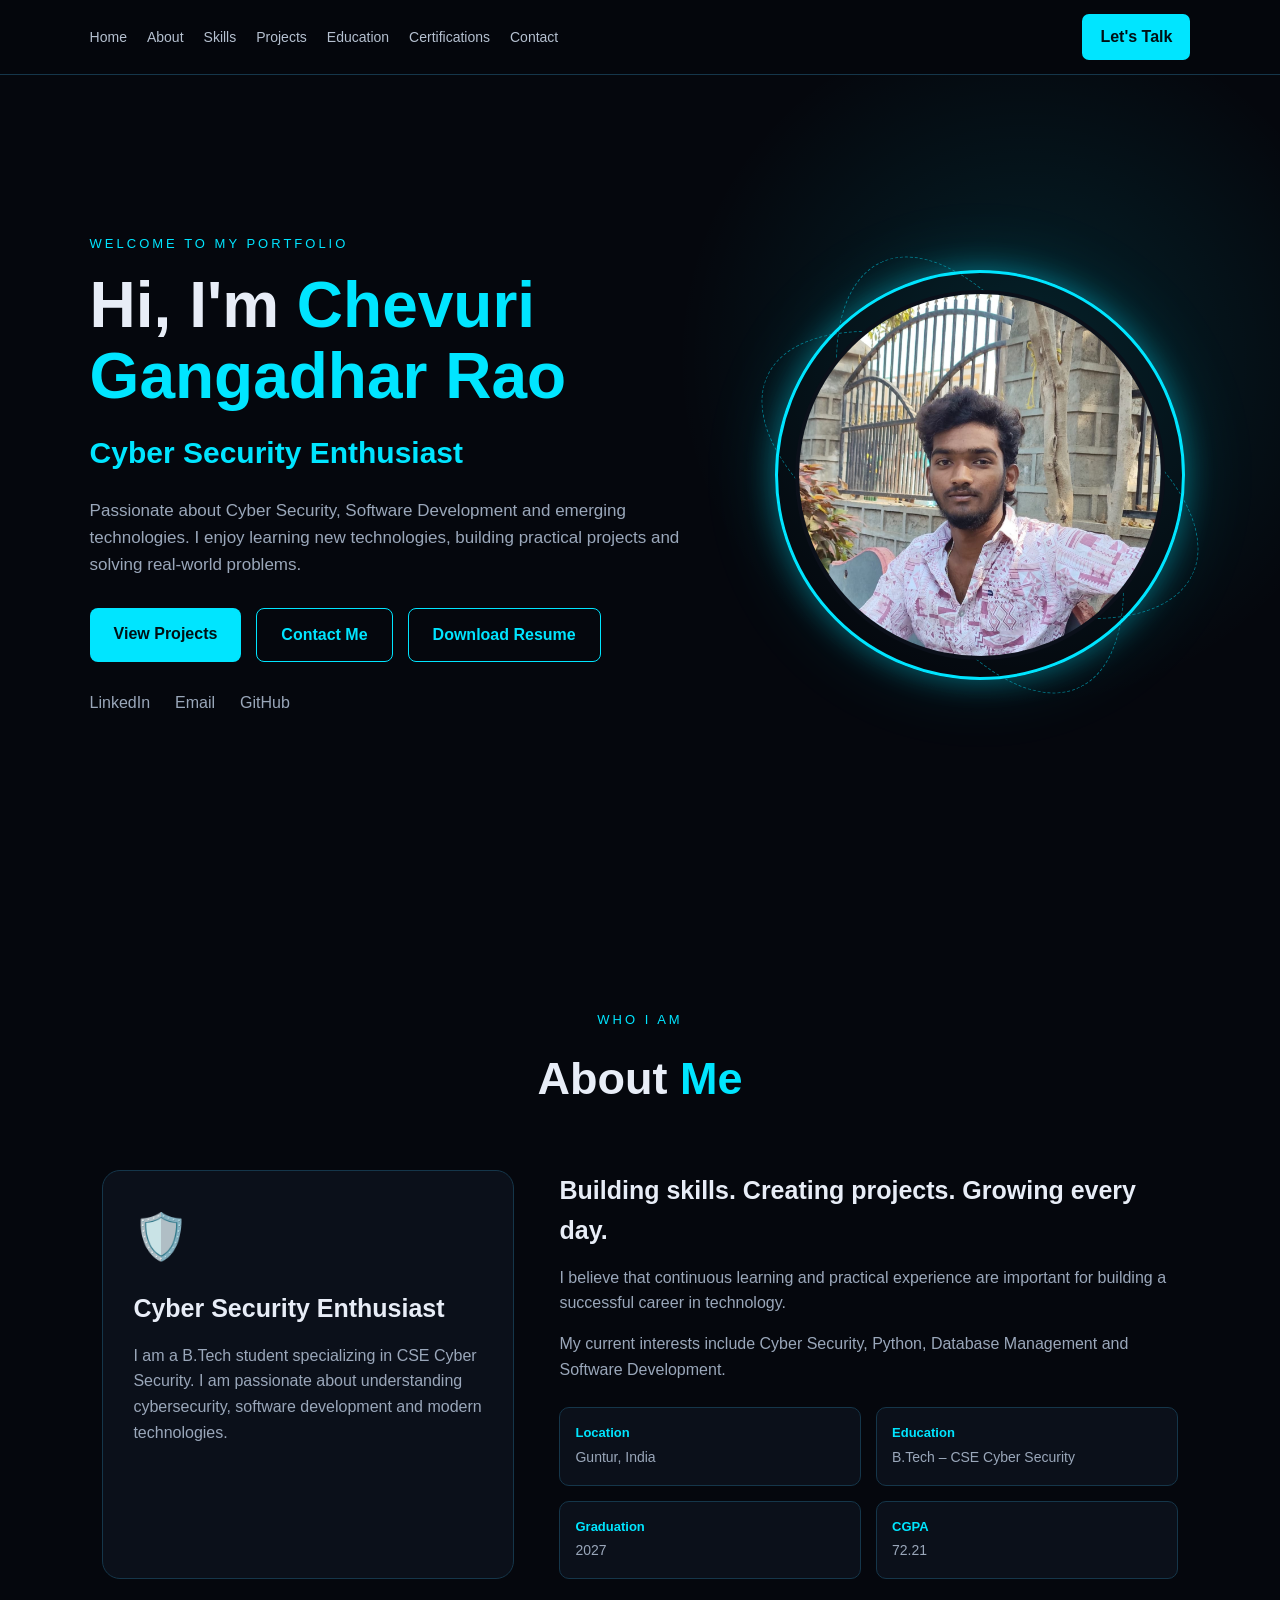
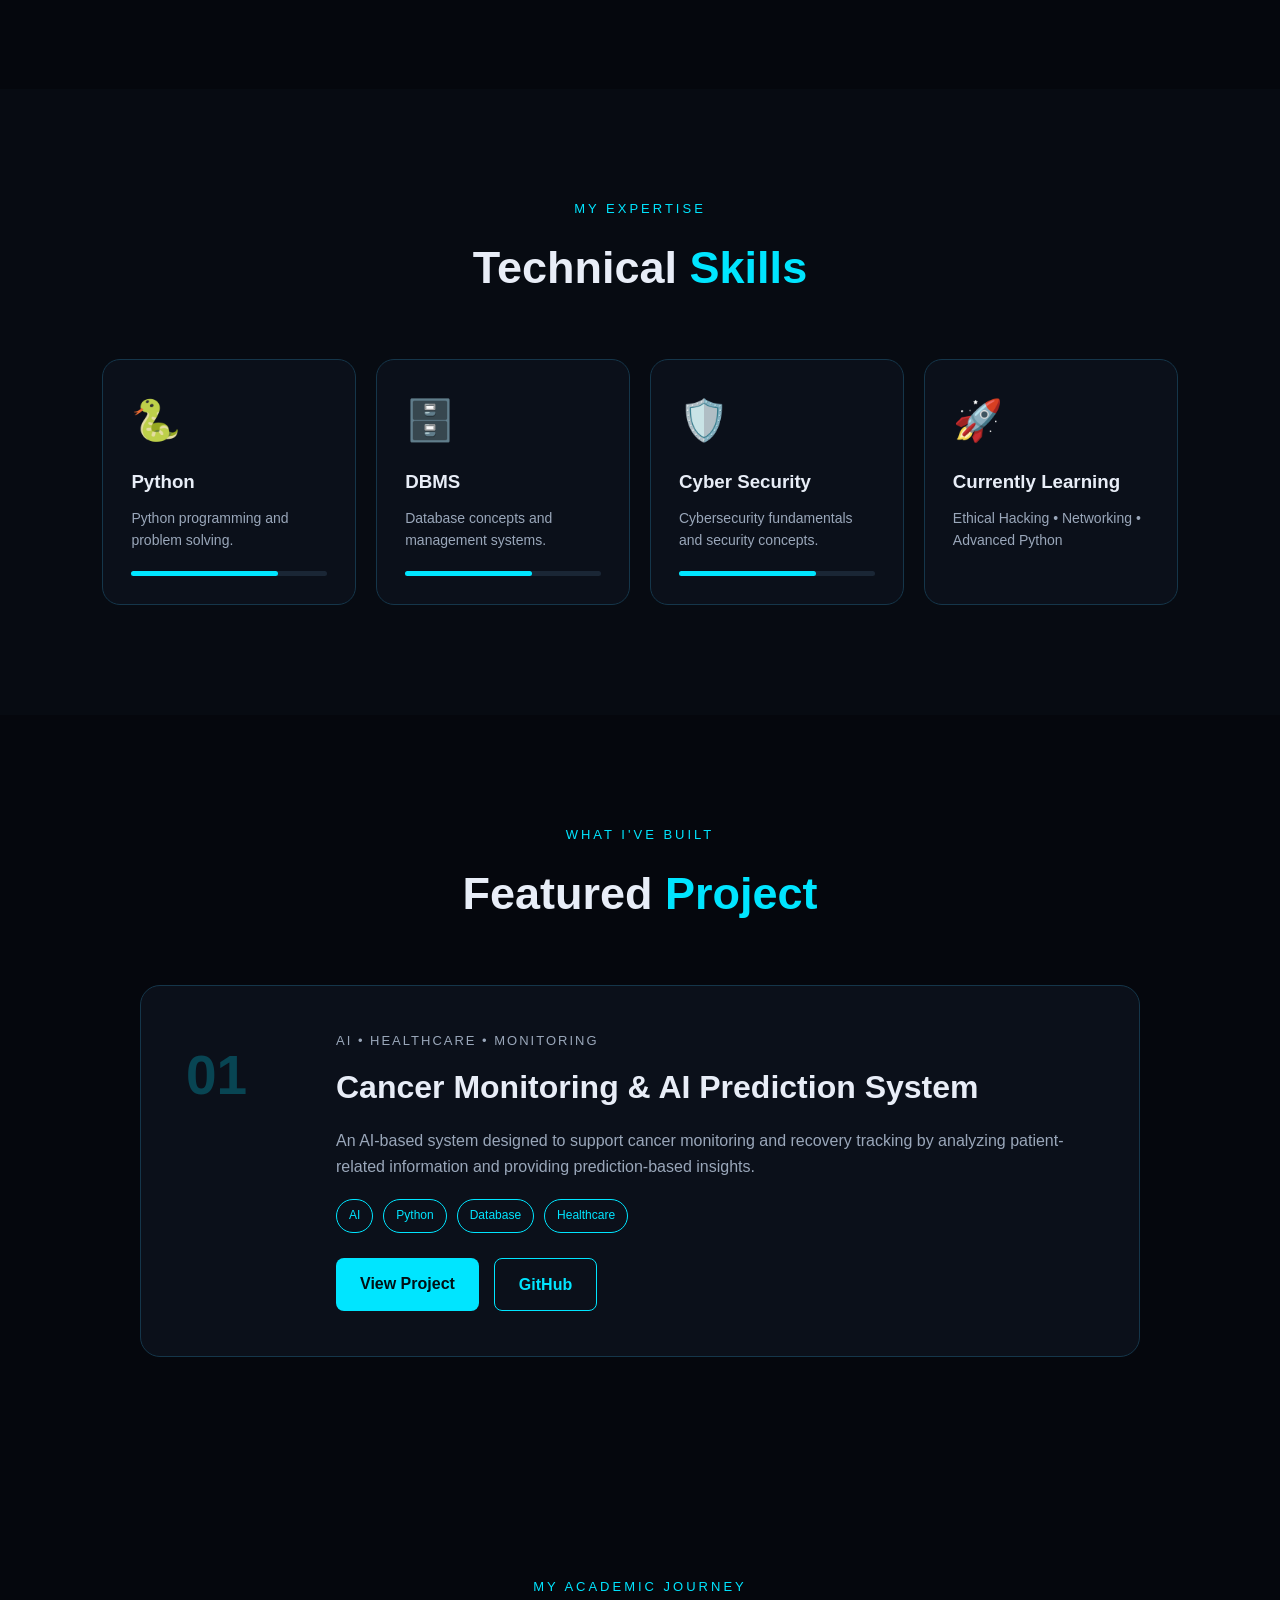
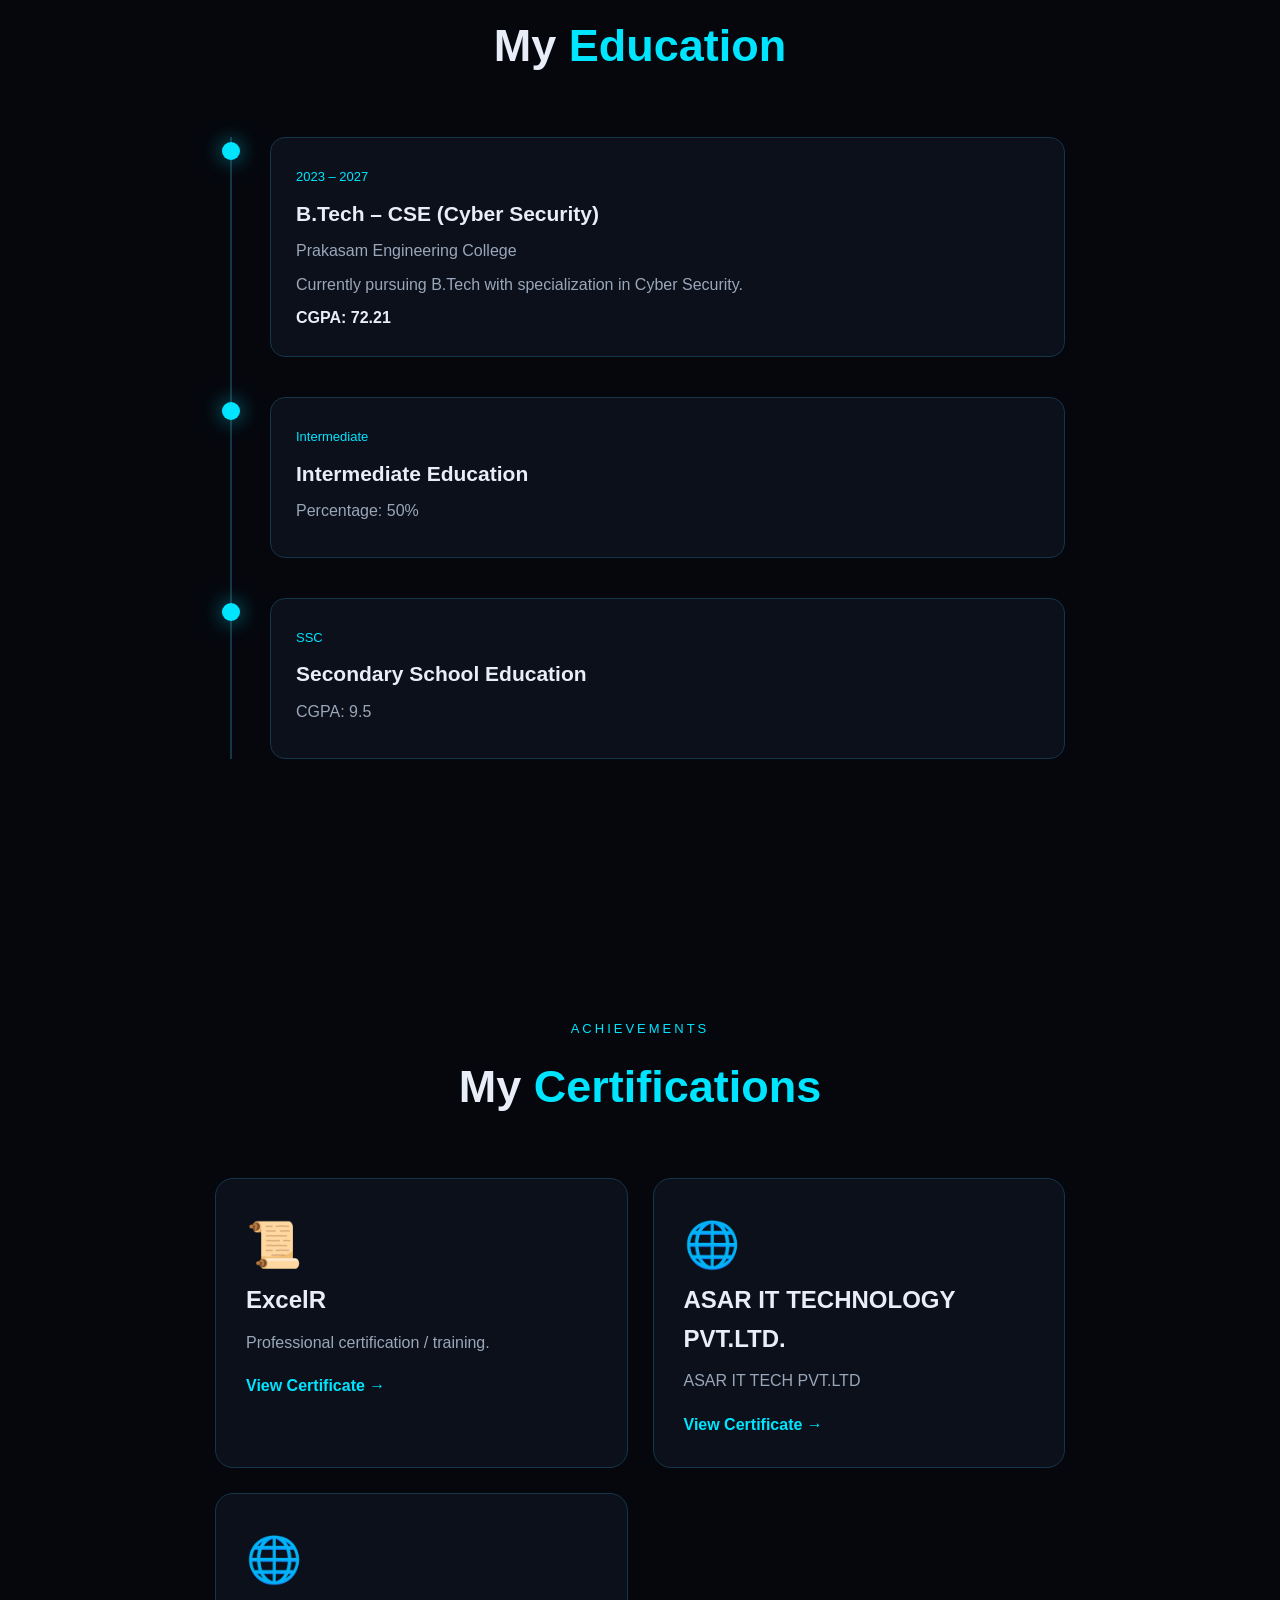
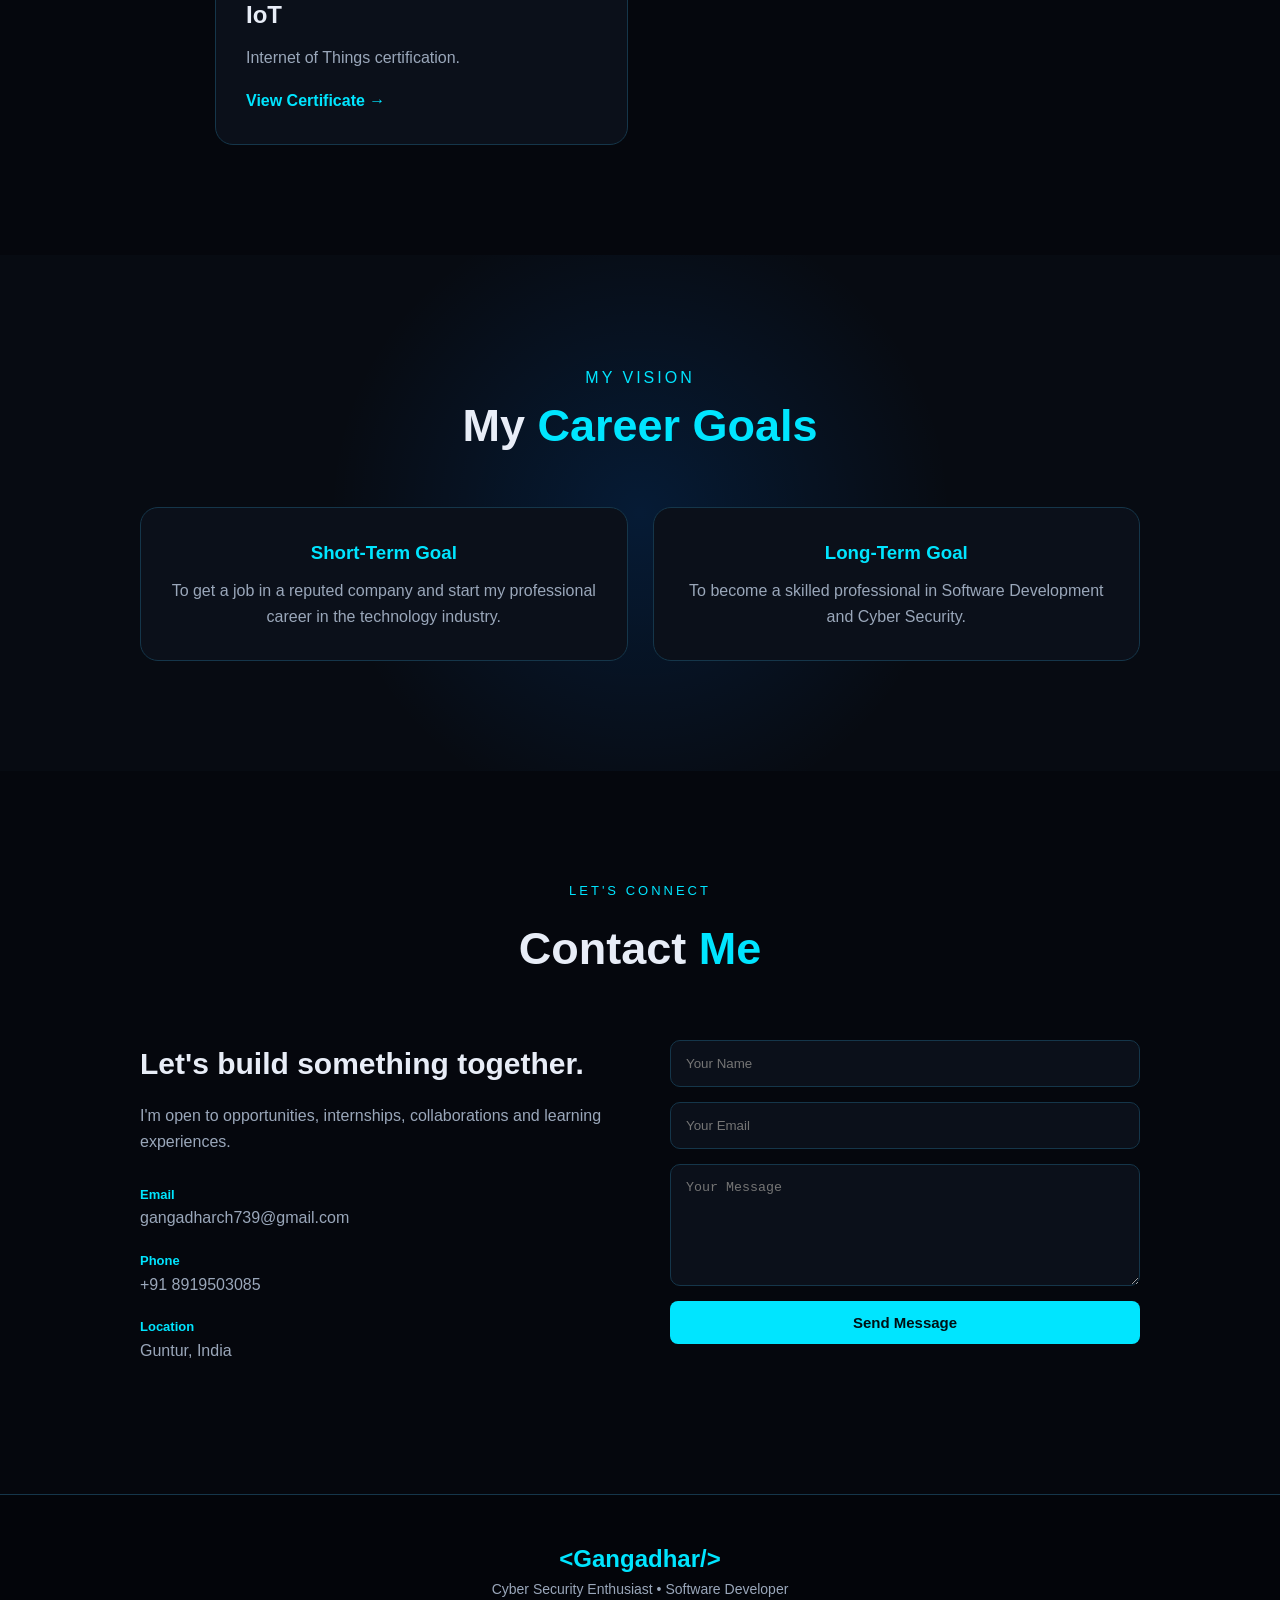
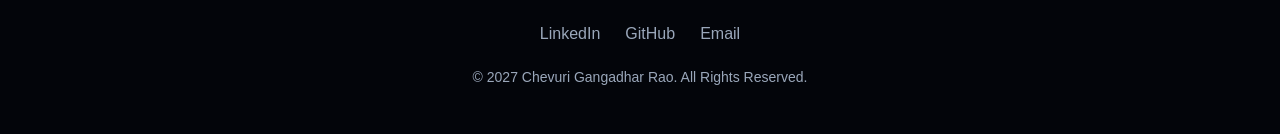
==== index.html @ 5f538817 "Add files via upload" ====
<!DOCTYPE html>
<html lang="en">

<head>
    <meta charset="UTF-8">
    <meta name="viewport" content="width=device-width, initial-scale=1.0">

    <title>Chevuri Gangadhar Rao | Cyber Security Portfolio</title>

    <meta name="description"
          content="Portfolio of Chevuri Gangadhar Rao, a Cyber Security student interested in Software Development and Cyber Security.">

    <link rel="stylesheet" href="style.css">
</head>

<body>

    <!-- ================= NAVBAR ================= -->

    <header class="navbar">

        <nav>
            <a href="#home">Home</a>
            <a href="#about">About</a>
            <a href="#skills">Skills</a>
            <a href="#projects">Projects</a>
            <a href="#education">Education</a>
            <a href="#certifications">Certifications</a>
            <a href="#contact">Contact</a>
        </nav>

        <a href="#contact" class="nav-btn">
            Let's Talk
        </a>

    </header>


    <!-- ================= HOME ================= -->

    <section id="home" class="hero">

        <div class="hero-content">

            <p class="welcome">
                Welcome to my portfolio
            </p>

            <h1>
                Hi, I'm <span>Chevuri Gangadhar Rao</span>
            </h1>

            <!-- FIXED TITLE -->
            <h2 id="career-title">
                Cyber Security Enthusiast
            </h2>

            <p class="hero-description">
                Passionate about Cyber Security, Software Development
                and emerging technologies. I enjoy learning new technologies,
                building practical projects and solving real-world problems.
            </p>


            <!-- HERO BUTTONS -->

            <div class="hero-buttons">

                <a href="#projects" class="primary-btn">
                    View Projects
                </a>

                <a href="#contact" class="secondary-btn">
                    Contact Me
                </a>

                <a href="resume.pdf" download class="secondary-btn">
                    Download Resume
                </a>

            </div>


            <!-- SOCIAL LINKS -->

            <div class="social-links">

                <a href="https://www.linkedin.com/in/chevuri-gangadhar-rao-58a858272/"
                   target="_blank"
                   rel="noopener noreferrer">
                    LinkedIn
                </a>

                <a href="mailto:gangadharch739@gmail.com">
                    Email
                </a>

                <!-- FIXED GITHUB LINK -->
                <a href="https://github.com/gangadharchevuri/cancer-care-buddy"
                   target="_blank"
                   rel="noopener noreferrer">
                    GitHub
                </a>

            </div>

        </div>


        <!-- PROFILE PHOTO -->

        <div class="hero-visual">

            <div class="profile-circle">

                <img src="./profile.jpg"
                     alt="Chevuri Gangadhar Rao">

                <div class="orbit orbit-one"></div>
                <div class="orbit orbit-two"></div>

            </div>

        </div>

    </section>


    <!-- ================= ABOUT ================= -->

    <section id="about" class="section">

        <div class="section-title">

            <p>Who I Am</p>

            <h2>
                About <span>Me</span>
            </h2>

        </div>


        <div class="about-container">

            <div class="about-card">

                <div class="about-icon">
                    🛡️
                </div>

                <h3>
                    Cyber Security Enthusiast
                </h3>

                <p>
                    I am a B.Tech student specializing in CSE Cyber Security.
                    I am passionate about understanding cybersecurity,
                    software development and modern technologies.
                </p>

            </div>


            <div class="about-text">

                <h3>
                    Building skills. Creating projects. Growing every day.
                </h3>

                <p>
                    I believe that continuous learning and practical experience
                    are important for building a successful career in technology.
                </p>

                <p>
                    My current interests include Cyber Security, Python,
                    Database Management and Software Development.
                </p>


                <div class="about-details">

                    <div>
                        <strong>Location</strong>
                        <span>Guntur, India</span>
                    </div>

                    <div>
                        <strong>Education</strong>
                        <span>B.Tech – CSE Cyber Security</span>
                    </div>

                    <div>
                        <strong>Graduation</strong>
                        <span>2027</span>
                    </div>

                    <div>
                        <strong>CGPA</strong>
                        <span>72.21</span>
                    </div>

                </div>

            </div>

        </div>

    </section>


    <!-- ================= SKILLS ================= -->

    <section id="skills" class="section skills-section">

        <div class="section-title">

            <p>My Expertise</p>

            <h2>
                Technical <span>Skills</span>
            </h2>

        </div>


        <div class="skills-grid">

            <div class="skill-card">

                <div class="skill-icon">
                    🐍
                </div>

                <h3>
                    Python
                </h3>

                <p>
                    Python programming and problem solving.
                </p>

                <div class="skill-bar">
                    <div class="skill-progress python"></div>
                </div>

            </div>


            <div class="skill-card">

                <div class="skill-icon">
                    🗄️
                </div>

                <h3>
                    DBMS
                </h3>

                <p>
                    Database concepts and management systems.
                </p>

                <div class="skill-bar">
                    <div class="skill-progress dbms"></div>
                </div>

            </div>


            <div class="skill-card">

                <div class="skill-icon">
                    🛡️
                </div>

                <h3>
                    Cyber Security
                </h3>

                <p>
                    Cybersecurity fundamentals and security concepts.
                </p>

                <div class="skill-bar">
                    <div class="skill-progress security"></div>
                </div>

            </div>


            <div class="skill-card learning-card">

                <div class="skill-icon">
                    🚀
                </div>

                <h3>
                    Currently Learning
                </h3>

                <p>
                    Ethical Hacking • Networking • Advanced Python
                </p>

            </div>

        </div>

    </section>


    <!-- ================= PROJECTS ================= -->

    <section id="projects" class="section">

        <div class="section-title">

            <p>What I've Built</p>

            <h2>
                Featured <span>Project</span>
            </h2>

        </div>


        <div class="project-card">

            <div class="project-number">
                01
            </div>


            <div class="project-content">

                <p class="project-category">
                    AI • Healthcare • Monitoring
                </p>

                <h3>
                    Cancer Monitoring & AI Prediction System
                </h3>

                <p>
                    An AI-based system designed to support cancer monitoring
                    and recovery tracking by analyzing patient-related
                    information and providing prediction-based insights.
                </p>


                <div class="project-tags">

                    <span>AI</span>
                    <span>Python</span>
                    <span>Database</span>
                    <span>Healthcare</span>

                </div>


                <div class="project-buttons">

                    <a href="https://cancer-care-buddy.lovable.app/"
                       target="_blank"
                       rel="noopener noreferrer"
                       class="primary-btn">
                        View Project
                    </a>

                    <a href="https://github.com/gangadharchevuri/cancer-care-buddy"
                       target="_blank"
                       rel="noopener noreferrer"
                       class="secondary-btn">
                        GitHub
                    </a>

                </div>

            </div>

        </div>

    </section>


    <!-- ================= EDUCATION ================= -->

    <section id="education" class="section">

        <div class="section-title">

            <p>My Academic Journey</p>

            <h2>
                My <span>Education</span>
            </h2>

        </div>


        <div class="timeline">

            <div class="timeline-item">

                <div class="timeline-dot"></div>

                <div class="timeline-content">

                    <span>
                        2023 – 2027
                    </span>

                    <h3>
                        B.Tech – CSE (Cyber Security)
                    </h3>

                    <h4>
                        Prakasam Engineering College
                    </h4>

                    <p>
                        Currently pursuing B.Tech with specialization
                        in Cyber Security.
                    </p>

                    <strong>
                        CGPA: 72.21
                    </strong>

                </div>

            </div>


            <div class="timeline-item">

                <div class="timeline-dot"></div>

                <div class="timeline-content">

                    <span>
                        Intermediate
                    </span>

                    <h3>
                        Intermediate Education
                    </h3>

                    <p>
                        Percentage: 50%
                    </p>

                </div>

            </div>


            <div class="timeline-item">

                <div class="timeline-dot"></div>

                <div class="timeline-content">

                    <span>
                        SSC
                    </span>

                    <h3>
                        Secondary School Education
                    </h3>

                    <p>
                        CGPA: 9.5
                    </p>

                </div>

            </div>

        </div>

    </section>


    <!-- ================= CERTIFICATIONS ================= -->

    <section id="certifications" class="section">

        <div class="section-title">

            <p>Achievements</p>

            <h2>
                My <span>Certifications</span>
            </h2>

        </div>


        <div class="certifications-grid">

            <div class="certificate-card">

                <div class="certificate-icon">
                    📜
                </div>

                <h3>
                    ExcelR
                </h3>

                <p>
                    Professional certification / training.
                </p>

                <a href="excelr.pdf"
                   target="_blank"
                   class="certificate-link">
                    View Certificate →
                </a>

            </div>


            <div class="certificate-card">

                <div class="certificate-icon">
                    🌐
                </div>

                <h3>
                    ASAR IT TECHNOLOGY PVT.LTD.
                </h3>

                <p>
                    ASAR IT TECH PVT.LTD
                </p>

                <a href="asar.pdf"
                   target="_blank"
                   class="certificate-link">
                    View Certificate →
                </a>

            </div>


            <div class="certificate-card">

                <div class="certificate-icon">
                    🌐
                </div>

                <h3>
                    IoT
                </h3>

                <p>
                    Internet of Things certification.
                </p>

                <a href="iot.pdf"
                   target="_blank"
                   class="certificate-link">
                    View Certificate →
                </a>

            </div>

        </div>

    </section>


    <!-- ================= CAREER ================= -->

    <section class="career-section">

        <div class="career-content">

            <p>
                My Vision
            </p>

            <h2>
                My <span>Career Goals</span>
            </h2>


            <div class="career-goals">

                <div>

                    <h3>
                        Short-Term Goal
                    </h3>

                    <p>
                        To get a job in a reputed company and start
                        my professional career in the technology industry.
                    </p>

                </div>


                <div>

                    <h3>
                        Long-Term Goal
                    </h3>

                    <p>
                        To become a skilled professional in Software
                        Development and Cyber Security.
                    </p>

                </div>

            </div>

        </div>

    </section>


    <!-- ================= CONTACT ================= -->

    <section id="contact" class="section">

        <div class="section-title">

            <p>
                Let's Connect
            </p>

            <h2>
                Contact <span>Me</span>
            </h2>

        </div>


        <div class="contact-container">

            <div class="contact-info">

                <h3>
                    Let's build something together.
                </h3>

                <p>
                    I'm open to opportunities, internships,
                    collaborations and learning experiences.
                </p>


                <div class="contact-item">

                    <strong>
                        Email
                    </strong>

                    <a href="mailto:gangadharch739@gmail.com">
                        gangadharch739@gmail.com
                    </a>

                </div>


                <div class="contact-item">

                    <strong>
                        Phone
                    </strong>

                    <a href="tel:+918919503085">
                        +91 8919503085
                    </a>

                </div>


                <div class="contact-item">

                    <strong>
                        Location
                    </strong>

                    <span>
                        Guntur, India
                    </span>

                </div>

            </div>


            <form
                class="contact-form"
                id="contactForm"
                action="https://formspree.io/f/mbgrbwql"
                method="POST">

                <input
                    type="hidden"
                    name="subject"
                    value="New Contact Message - Portfolio">

                <input
                    type="text"
                    name="name"
                    placeholder="Your Name"
                    required>

                <input
                    type="email"
                    name="email"
                    placeholder="Your Email"
                    required>

                <textarea
                    name="message"
                    rows="6"
                    placeholder="Your Message"
                    required></textarea>

                <button
                    type="submit"
                    class="primary-btn">
                    Send Message
                </button>

            </form>

        </div>

    </section>


    <!-- ================= FOOTER ================= -->

    <footer>

        <div class="footer-logo">
            &lt;Gangadhar/&gt;
        </div>

        <p>
            Cyber Security Enthusiast • Software Developer
        </p>


        <div class="footer-links">

            <a href="https://www.linkedin.com/in/chevuri-gangadhar-rao-58a858272/"
               target="_blank"
               rel="noopener noreferrer">
                LinkedIn
            </a>

            <!-- FIXED GITHUB LINK -->
            <a href="https://github.com/gangadharchevuri/cancer-care-buddy"
               target="_blank"
               rel="noopener noreferrer">
                GitHub
            </a>

            <a href="mailto:gangadharch739@gmail.com">
                Email
            </a>

        </div>


        <p class="copyright">
            © 2027 Chevuri Gangadhar Rao. All Rights Reserved.
        </p>

    </footer>


    <!-- ================= JAVASCRIPT ================= -->

    

    <!-- KEEP CAREER TITLE FIXED -->
    <script>
        function keepCyberSecurityTitle() {
            const title = document.getElementById("career-title");

            if (title) {
                title.textContent = "Cyber Security Enthusiast";
            }
        }

        keepCyberSecurityTitle();

        const titleObserver = new MutationObserver(() => {
            keepCyberSecurityTitle();
        });

        const titleElement = document.getElementById("career-title");

        if (titleElement) {
            titleObserver.observe(titleElement, {
                childList: true,
                characterData: true,
                subtree: true
            });
        }
    </script>

</body>

</html>
---- style.css ----
* {
    margin: 0;
    padding: 0;
    box-sizing: border-box;
}

html {
    scroll-behavior: smooth;
}

body {
    font-family: Arial, Helvetica, sans-serif;
    background: #05070d;
    color: #e8edf7;
    line-height: 1.6;
    overflow-x: hidden;
}


/* ================= NAVBAR ================= */

.navbar {
    position: fixed;
    top: 0;
    left: 0;
    width: 100%;
    height: 75px;
    padding: 0 7%;

    display: flex;
    align-items: center;
    justify-content: space-between;

    background: rgba(5, 7, 13, 0.95);
    border-bottom: 1px solid #15364a;

    z-index: 1000;
}

.navbar nav {
    display: flex;
    gap: 20px;
}

.navbar nav a {
    color: #b5c0d0;
    text-decoration: none;
    font-size: 14px;
    transition: 0.3s;
}

.navbar nav a:hover {
    color: #00e5ff;
}

.nav-btn {
    background: #00e5ff;
    color: #001014;
    padding: 10px 18px;
    border-radius: 7px;
    text-decoration: none;
    font-weight: bold;
}


/* ================= HERO ================= */

.hero {
    min-height: 100vh;
    padding: 120px 7% 70px;

    display: grid;
    grid-template-columns: minmax(0, 1fr) 420px;

    align-items: center;
    gap: 50px;

    background:
        radial-gradient(
            circle at 80% 40%,
            rgba(0, 229, 255, 0.12),
            transparent 30%
        ),
        #05070d;
}

.hero-content {
    width: 100%;
    max-width: 750px;
}

.welcome {
    color: #00e5ff;
    text-transform: uppercase;
    letter-spacing: 3px;
    font-size: 13px;
    margin-bottom: 15px;
}

.hero h1 {
    font-size: clamp(40px, 5vw, 68px);
    line-height: 1.1;
    margin-bottom: 18px;
}

.hero h1 span {
    color: #00e5ff;
}

.hero h2 {
    color: #00e5ff;
    font-size: 30px;
    margin-bottom: 20px;
}

.hero-description {
    color: #9aa7ba;
    font-size: 17px;
    max-width: 650px;
}

.hero-buttons {
    display: flex;
    gap: 15px;
    margin-top: 30px;
    flex-wrap: wrap;
}

.primary-btn,
.secondary-btn {
    display: inline-block;
    padding: 13px 24px;
    border-radius: 8px;
    text-decoration: none;
    font-weight: bold;
    transition: 0.3s;
}

.primary-btn {
    background: #00e5ff;
    color: #001014;
}

.primary-btn:hover {
    transform: translateY(-3px);
    box-shadow: 0 10px 30px rgba(0, 229, 255, 0.3);
}

.secondary-btn {
    color: #00e5ff;
    border: 1px solid #00e5ff;
}

.secondary-btn:hover {
    background: rgba(0, 229, 255, 0.1);
}


/* ================= SOCIAL LINKS ================= */

.social-links {
    display: flex;
    gap: 25px;
    margin-top: 28px;
}

.social-links a {
    color: #9aa7ba;
    text-decoration: none;
}

.social-links a:hover {
    color: #00e5ff;
}

.coming-soon {
    color: #9aa7ba;
}


/* ================= PROFILE PHOTO ================= */

.hero-visual {
    width: 480px;
    height: 480px;

    display: flex;
    align-items: center;
    justify-content: center;

    justify-self: center;
}

.profile-circle {
    width: 410px;
    height: 410px;

    position: relative;

    display: flex;
    align-items: center;
    justify-content: center;

    border-radius: 50%;
    border: 3px solid #00e5ff;

    box-shadow:
        0 0 30px rgba(0, 229, 255, 0.4),
        0 0 80px rgba(0, 229, 255, 0.12);

    animation: glow 3s infinite alternate;
}

.profile-circle img {
    width: 370px;
    height: 370px;

    object-fit: cover;

    border-radius: 50%;

    border: 4px solid #0b101a;

    position: relative;
    z-index: 2;
}

@keyframes glow {
    from {
        box-shadow:
            0 0 25px rgba(0, 229, 255, 0.25),
            0 0 50px rgba(0, 229, 255, 0.08);
    }

    to {
        box-shadow:
            0 0 45px rgba(0, 229, 255, 0.55),
            0 0 100px rgba(0, 229, 255, 0.15);
    }
}

.profile-circle .orbit {
    position: absolute;
    border: 1px dashed rgba(0, 229, 255, 0.45);
    border-radius: 50%;
    z-index: 1;
}

.profile-circle .orbit-one {
    width: 470px;
    height: 230px;
    transform: rotate(25deg);
}

.profile-circle .orbit-two {
    width: 230px;
    height: 470px;
    transform: rotate(-25deg);
}


/* ================= SECTIONS ================= */

.section {
    padding: 110px 8%;
}

.section-title {
    text-align: center;
    margin-bottom: 55px;
}

.section-title p {
    color: #00e5ff;
    text-transform: uppercase;
    letter-spacing: 3px;
    font-size: 13px;
    margin-bottom: 12px;
}

.section-title h2 {
    font-size: 45px;
}

.section-title span {
    color: #00e5ff;
}


/* ================= ABOUT ================= */

.about-container {
    max-width: 1100px;
    margin: auto;

    display: grid;
    grid-template-columns: 0.8fr 1.2fr;
    gap: 45px;
}

.about-card {
    background: #0b101a;
    border: 1px solid #15364a;
    border-radius: 18px;
    padding: 30px;
    transition: 0.3s;
}

.about-card:hover {
    border-color: #00e5ff;
    transform: translateY(-5px);
}

.about-icon {
    font-size: 45px;
    margin-bottom: 15px;
}

.about-card h3,
.about-text h3 {
    font-size: 25px;
    margin-bottom: 15px;
}

.about-card p,
.about-text p {
    color: #9aa7ba;
    margin-bottom: 15px;
}

.about-details {
    margin-top: 25px;

    display: grid;
    grid-template-columns: 1fr 1fr;
    gap: 15px;
}

.about-details div {
    padding: 15px;
    background: #0b101a;
    border: 1px solid #15364a;
    border-radius: 10px;
}

.about-details strong {
    display: block;
    color: #00e5ff;
    font-size: 13px;
}

.about-details span {
    color: #9aa7ba;
    font-size: 14px;
}


/* ================= SKILLS ================= */

.skills-section {
    background: #070b12;
}

.skills-grid {
    max-width: 1100px;
    margin: auto;

    display: grid;
    grid-template-columns: repeat(4, 1fr);
    gap: 20px;
}

.skill-card {
    background: #0b101a;
    border: 1px solid #15364a;
    border-radius: 18px;
    padding: 28px;
    transition: 0.3s;
}

.skill-card:hover {
    transform: translateY(-7px);
    border-color: #00e5ff;
}

.skill-icon {
    font-size: 40px;
    margin-bottom: 15px;
}

.skill-card h3 {
    margin-bottom: 10px;
}

.skill-card p {
    color: #9aa7ba;
    font-size: 14px;
}

.skill-bar {
    width: 100%;
    height: 5px;
    margin-top: 20px;

    background: #1a2635;
    border-radius: 10px;
}

.skill-progress {
    height: 100%;
    background: #00e5ff;
    border-radius: 10px;
}

.python {
    width: 75%;
}

.dbms {
    width: 65%;
}

.security {
    width: 70%;
}


/* ================= PROJECT ================= */

.project-card {
    max-width: 1000px;
    margin: auto;

    display: grid;
    grid-template-columns: 120px 1fr;
    gap: 30px;

    padding: 45px;

    background: #0b101a;
    border: 1px solid #15364a;
    border-radius: 20px;

    transition: 0.3s;
}

.project-card:hover {
    border-color: #00e5ff;
}

.project-number {
    font-size: 55px;
    font-weight: bold;
    color: rgba(0, 229, 255, 0.25);
}

.project-category {
    color: #00e5ff;
    text-transform: uppercase;
    letter-spacing: 2px;
    font-size: 13px;
}

.project-content h3 {
    font-size: 32px;
    margin: 10px 0 15px;
}

.project-content > p {
    color: #9aa7ba;
}

.project-tags {
    display: flex;
    flex-wrap: wrap;
    gap: 10px;
    margin-top: 20px;
}

.project-tags span {
    border: 1px solid #00e5ff;
    color: #00e5ff;
    padding: 6px 12px;
    border-radius: 20px;
    font-size: 12px;
}

.project-buttons {
    display: flex;
    gap: 15px;
    margin-top: 25px;
}


/* ================= EDUCATION ================= */

.timeline {
    max-width: 850px;
    margin: auto;
    position: relative;
}

.timeline::before {
    content: "";

    position: absolute;
    left: 15px;
    top: 0;
    bottom: 0;

    width: 2px;
    background: #15364a;
}

.timeline-item {
    position: relative;
    padding-left: 55px;
    margin-bottom: 40px;
}

.timeline-dot {
    position: absolute;

    left: 7px;
    top: 5px;

    width: 18px;
    height: 18px;

    border-radius: 50%;

    background: #00e5ff;

    box-shadow: 0 0 20px rgba(0, 229, 255, 0.6);
}

.timeline-content {
    padding: 25px;

    background: #0b101a;
    border: 1px solid #15364a;
    border-radius: 15px;
}

.timeline-content span {
    color: #00e5ff;
    font-size: 13px;
}

.timeline-content h3 {
    margin: 8px 0;
    font-size: 21px;
}

.timeline-content h4 {
    color: #9aa7ba;
    font-weight: normal;
}

.timeline-content p {
    color: #9aa7ba;
    margin: 8px 0;
}


/* ================= CERTIFICATIONS ================= */

.certifications-grid {
    max-width: 850px;
    margin: auto;

    display: grid;
    grid-template-columns: 1fr 1fr;
    gap: 25px;
}

.certificate-card {
    background: #0b101a;
    border: 1px solid #15364a;
    border-radius: 18px;
    padding: 30px;

    transition: 0.3s;
}

.certificate-card:hover {
    transform: translateY(-6px);
    border-color: #00e5ff;
}

.certificate-icon {
    font-size: 45px;
}

.certificate-card h3 {
    font-size: 24px;
}

.certificate-card p {
    color: #9aa7ba;
    margin: 10px 0 18px;
}

.certificate-link {
    color: #00e5ff;
    text-decoration: none;
    font-weight: bold;
}


/* ================= CAREER ================= */

.career-section {
    padding: 110px 8%;
    text-align: center;

    background:
        radial-gradient(
            circle,
            rgba(0, 119, 255, 0.15),
            transparent 45%
        ),
        #070b12;
}

.career-content {
    max-width: 1000px;
    margin: auto;
}

.career-content > p {
    color: #00e5ff;
    text-transform: uppercase;
    letter-spacing: 3px;
}

.career-content h2 {
    font-size: 45px;
    margin-bottom: 45px;
}

.career-content h2 span {
    color: #00e5ff;
}

.career-goals {
    display: grid;
    grid-template-columns: 1fr 1fr;
    gap: 25px;
}

.career-goals div {
    padding: 30px;
    background: #0b101a;
    border: 1px solid #15364a;
    border-radius: 18px;
}

.career-goals h3 {
    color: #00e5ff;
    margin-bottom: 10px;
}

.career-goals p {
    color: #9aa7ba;
}


/* ================= CONTACT ================= */

.contact-container {
    max-width: 1000px;
    margin: auto;

    display: grid;
    grid-template-columns: 1fr 1fr;
    gap: 60px;
}

.contact-info h3 {
    font-size: 30px;
    margin-bottom: 15px;
}

.contact-info > p {
    color: #9aa7ba;
    margin-bottom: 30px;
}

.contact-item {
    margin: 20px 0;
}

.contact-item strong {
    display: block;
    color: #00e5ff;
    font-size: 13px;
}

.contact-item a,
.contact-item span {
    color: #9aa7ba;
    text-decoration: none;
}

.contact-form {
    display: flex;
    flex-direction: column;
    gap: 15px;
}

.contact-form input,
.contact-form textarea {
    width: 100%;

    padding: 15px;

    background: #0b101a;

    border: 1px solid #15364a;

    color: white;

    border-radius: 10px;

    outline: none;
}

.contact-form input:focus,
.contact-form textarea:focus {
    border-color: #00e5ff;
}

.contact-form button {
    border: none;
    font-size: 15px;
    cursor: pointer;
}


/* ================= FOOTER ================= */

footer {
    text-align: center;

    padding: 45px 20px;

    background: #03050a;

    border-top: 1px solid #15364a;
}

.footer-logo {
    color: #00e5ff;
    font-size: 24px;
    font-weight: bold;
}

footer p {
    color: #9aa7ba;
    font-size: 14px;
}

.footer-links {
    display: flex;
    justify-content: center;
    gap: 25px;
    margin: 20px 0;
}

.footer-links a {
    color: #9aa7ba;
    text-decoration: none;
}

.footer-links a:hover {
    color: #00e5ff;
}


/* ================= ANIMATIONS ================= */

.reveal {
    opacity: 0;
    transform: translateY(35px);
    transition: opacity 0.8s ease, transform 0.8s ease;
}

.reveal.show {
    opacity: 1;
    transform: translateY(0);
}

.navbar.scrolled {
    background: rgba(3, 5, 10, 0.97);
    box-shadow: 0 5px 30px rgba(0, 0, 0, 0.35);
}

.navbar nav a.active {
    color: #00e5ff;
}


/* ================= TABLET ================= */

@media (max-width: 1100px) {

    .hero {
        grid-template-columns: minmax(0, 1fr) 320px;
        gap: 25px;
        padding-left: 6%;
        padding-right: 6%;
    }

    .hero-visual {
        width: 320px;
        height: 320px;
    }

    .profile-circle {
        width: 370px;
        height: 370px;
    }

    .profile-circle img {
        width: 330px;
        height: 330px;
    }

    .skills-grid {
        grid-template-columns: 1fr 1fr;
    }
}


/* ================= MOBILE ================= */

@media (max-width: 750px) {

    .navbar {
        padding: 0 5%;
    }

    .navbar nav {
        display: none;
    }

    .nav-btn {
        display: none;
    }

    .hero {
        min-height: auto;
        padding: 120px 6% 70px;

        display: flex;
        flex-direction: column;

        align-items: center;
        text-align: center;

        gap: 35px;
    }

    .hero-content {
        max-width: 100%;
    }

    .hero h1 {
        font-size: 40px;
    }

    .hero h2 {
        font-size: 25px;
    }

    .hero-description {
        margin: auto;
    }

    .hero-buttons {
        justify-content: center;
    }

    .social-links {
        justify-content: center;
    }

    .hero-visual {
        width: 280px;
        height: 280px;
    }

    .profile-circle {
        width: 220px;
        height: 220px;
    }

    .profile-circle img {
        width: 195px;
        height: 195px;
    }

    .about-container,
    .contact-container,
    .career-goals,
    .certifications-grid {
        grid-template-columns: 1fr;
    }

    .skills-grid {
        grid-template-columns: 1fr;
    }

    .project-card {
        grid-template-columns: 1fr;
        padding: 30px;
    }

    .about-details {
        grid-template-columns: 1fr;
    }

    .section {
        padding: 80px 6%;
    }
}


/* ================= SMALL MOBILE ================= */

@media (max-width: 450px) {

    .hero h1 {
        font-size: 35px;
    }

    .hero h2 {
        font-size: 23px;
    }

    .hero-buttons,
    .project-buttons {
        flex-direction: column;
        width: 100%;
    }

    .primary-btn,
    .secondary-btn {
        width: 100%;
        text-align: center;
    }

    .hero-visual {
        width: 250px;
        height: 250px;
    }

    .profile-circle {
        width: 200px;
        height: 200px;
    }


    .profile-circle img {
        width: 175px;
        height: 175px;
    }
}
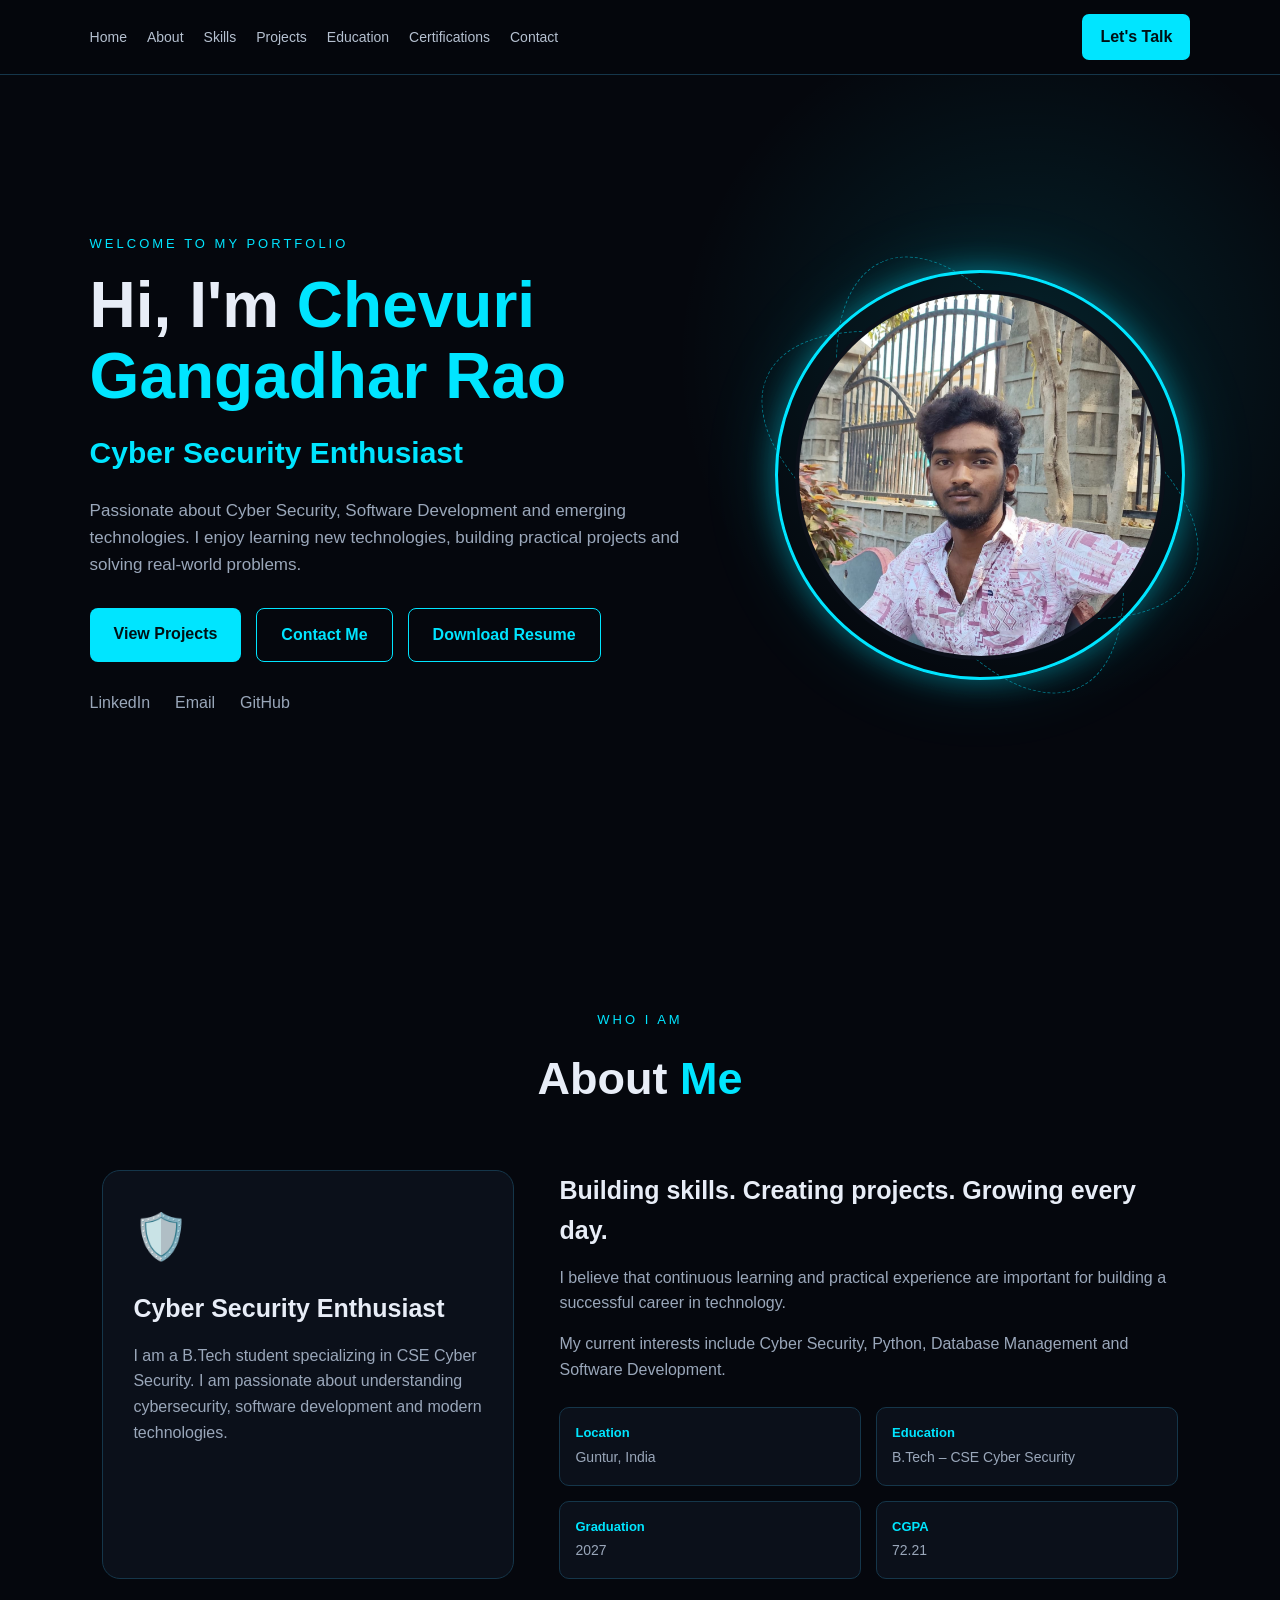
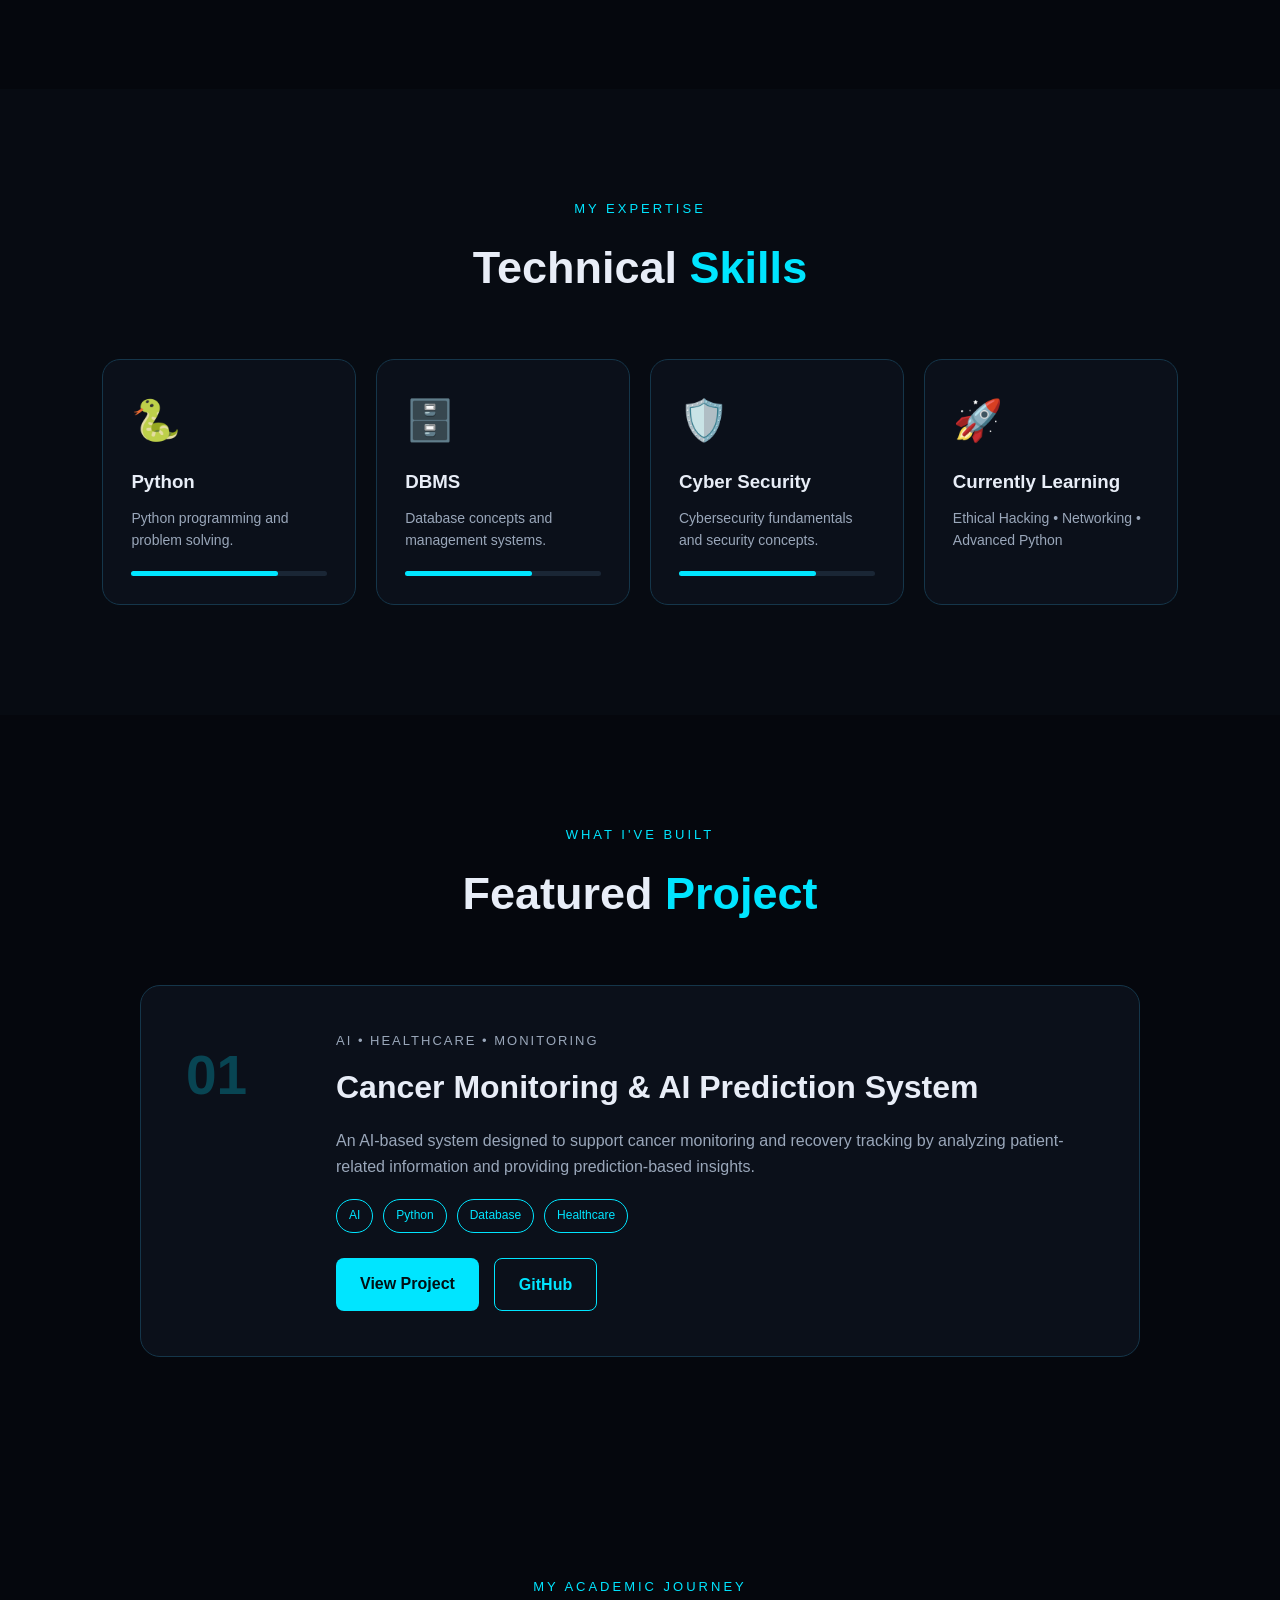
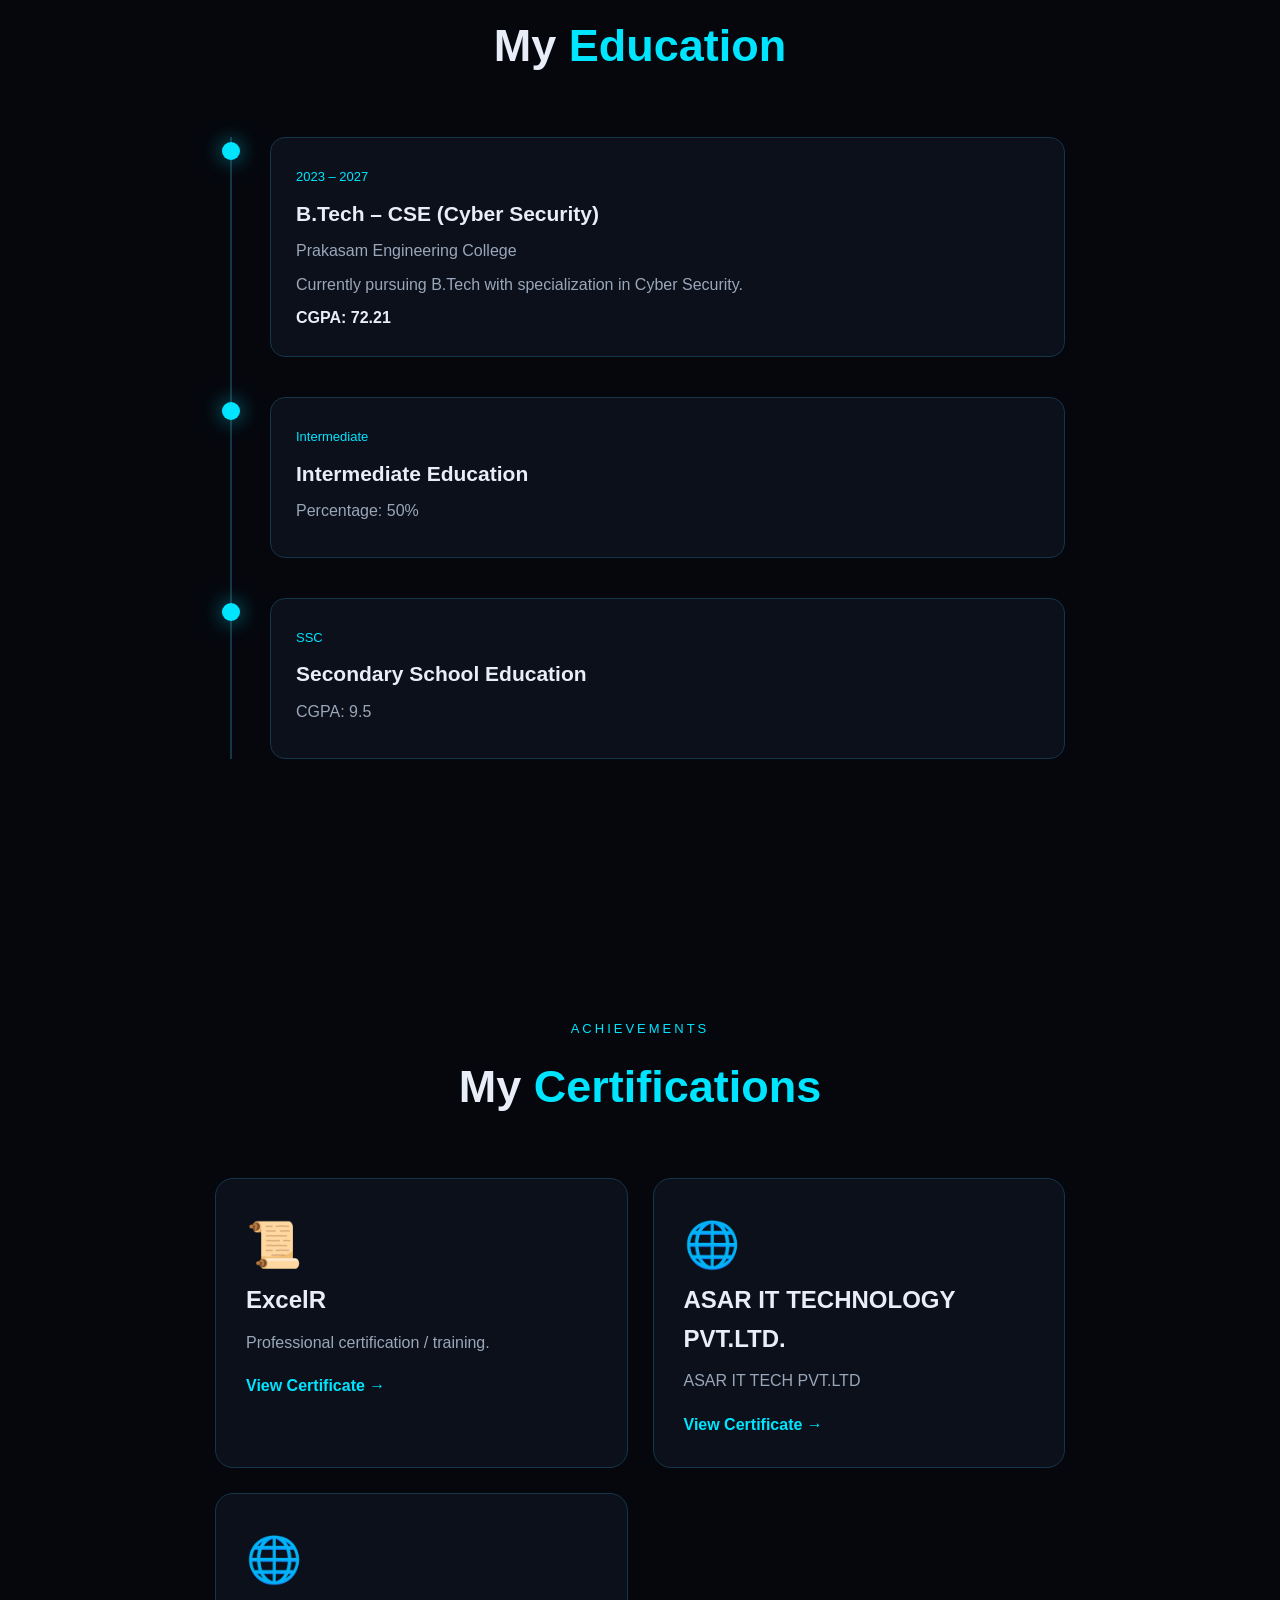
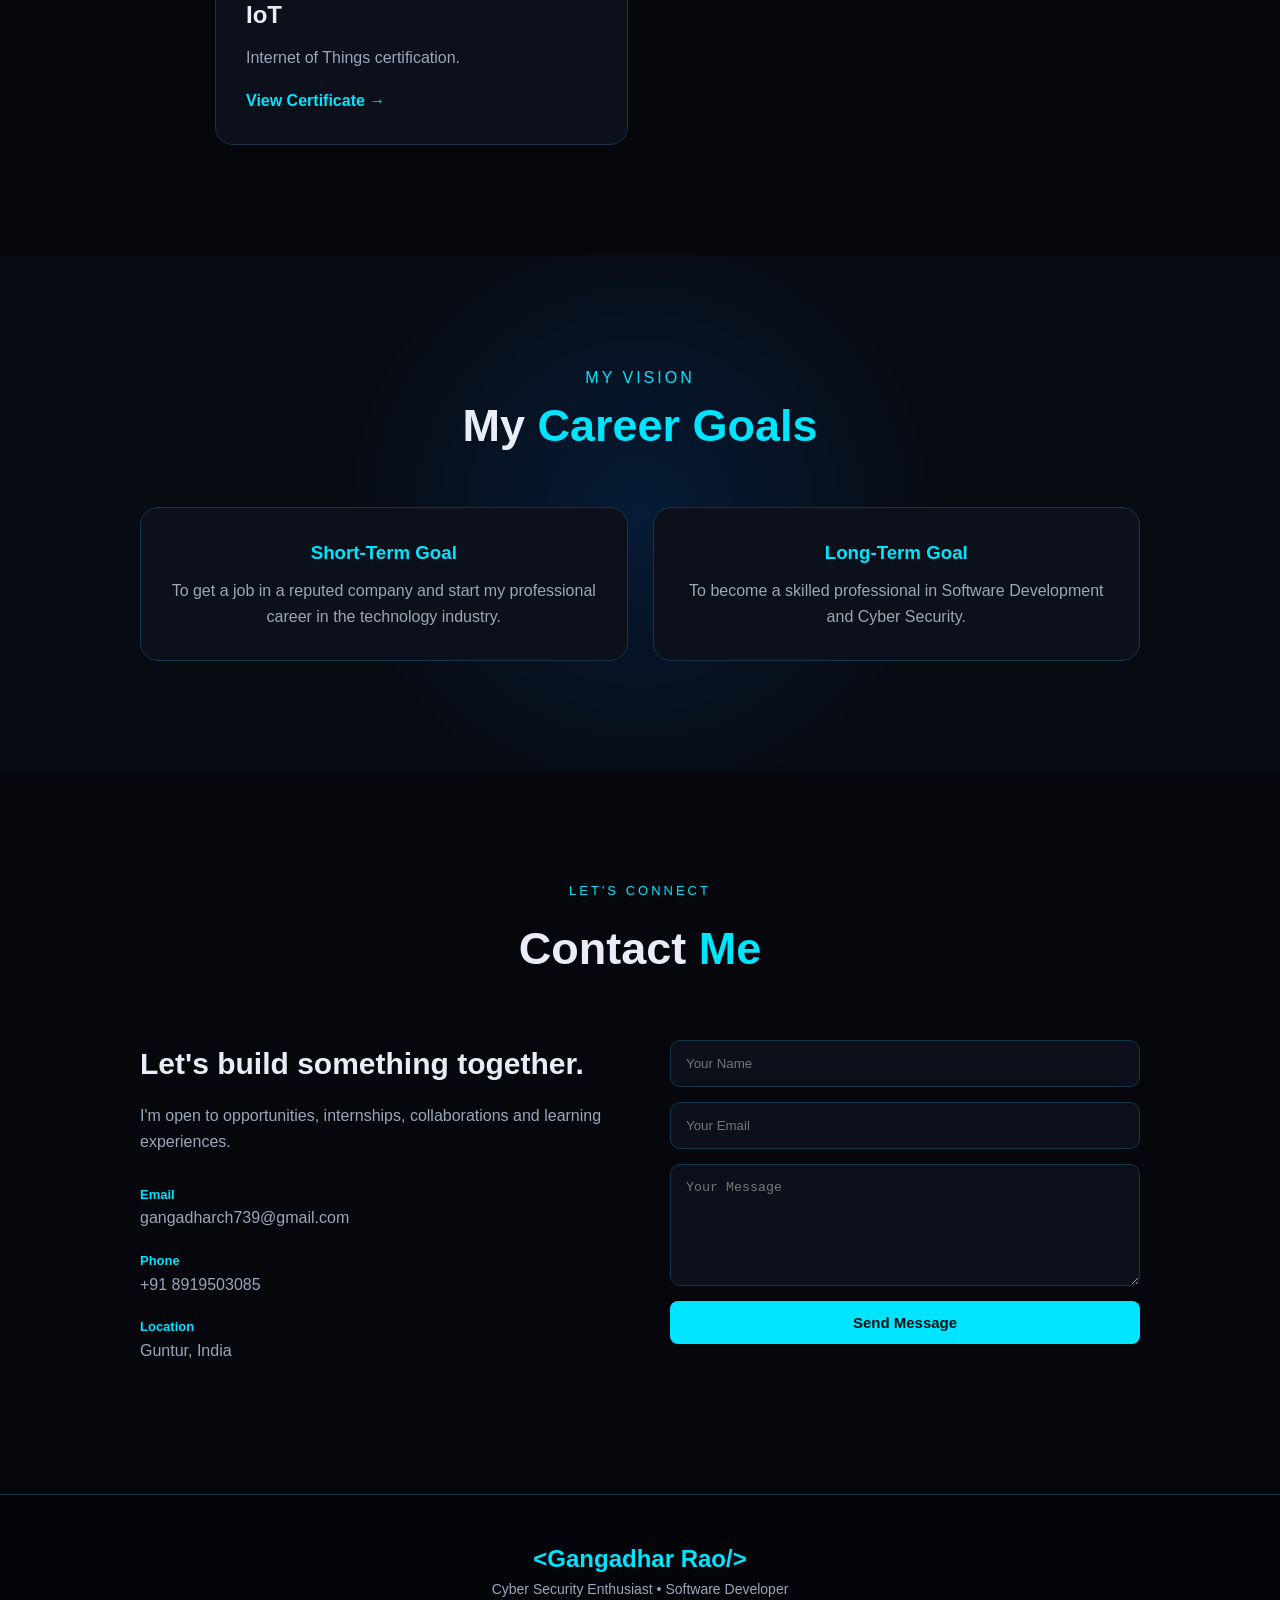
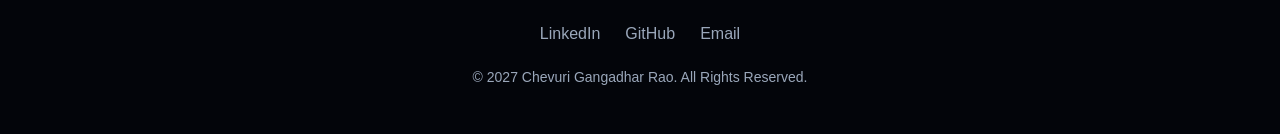
==== commit 11f4030f: "Update index.html" ====
--- a/index.html
+++ b/index.html
@@ -744,7 +744,7 @@
     <footer>
 
         <div class="footer-logo">
-            &lt;Gangadhar/&gt;
+            &lt;Gangadhar Rao/&gt;
         </div>
 
         <p>
@@ -814,4 +814,4 @@
 
 </body>
 
-</html>+</html>
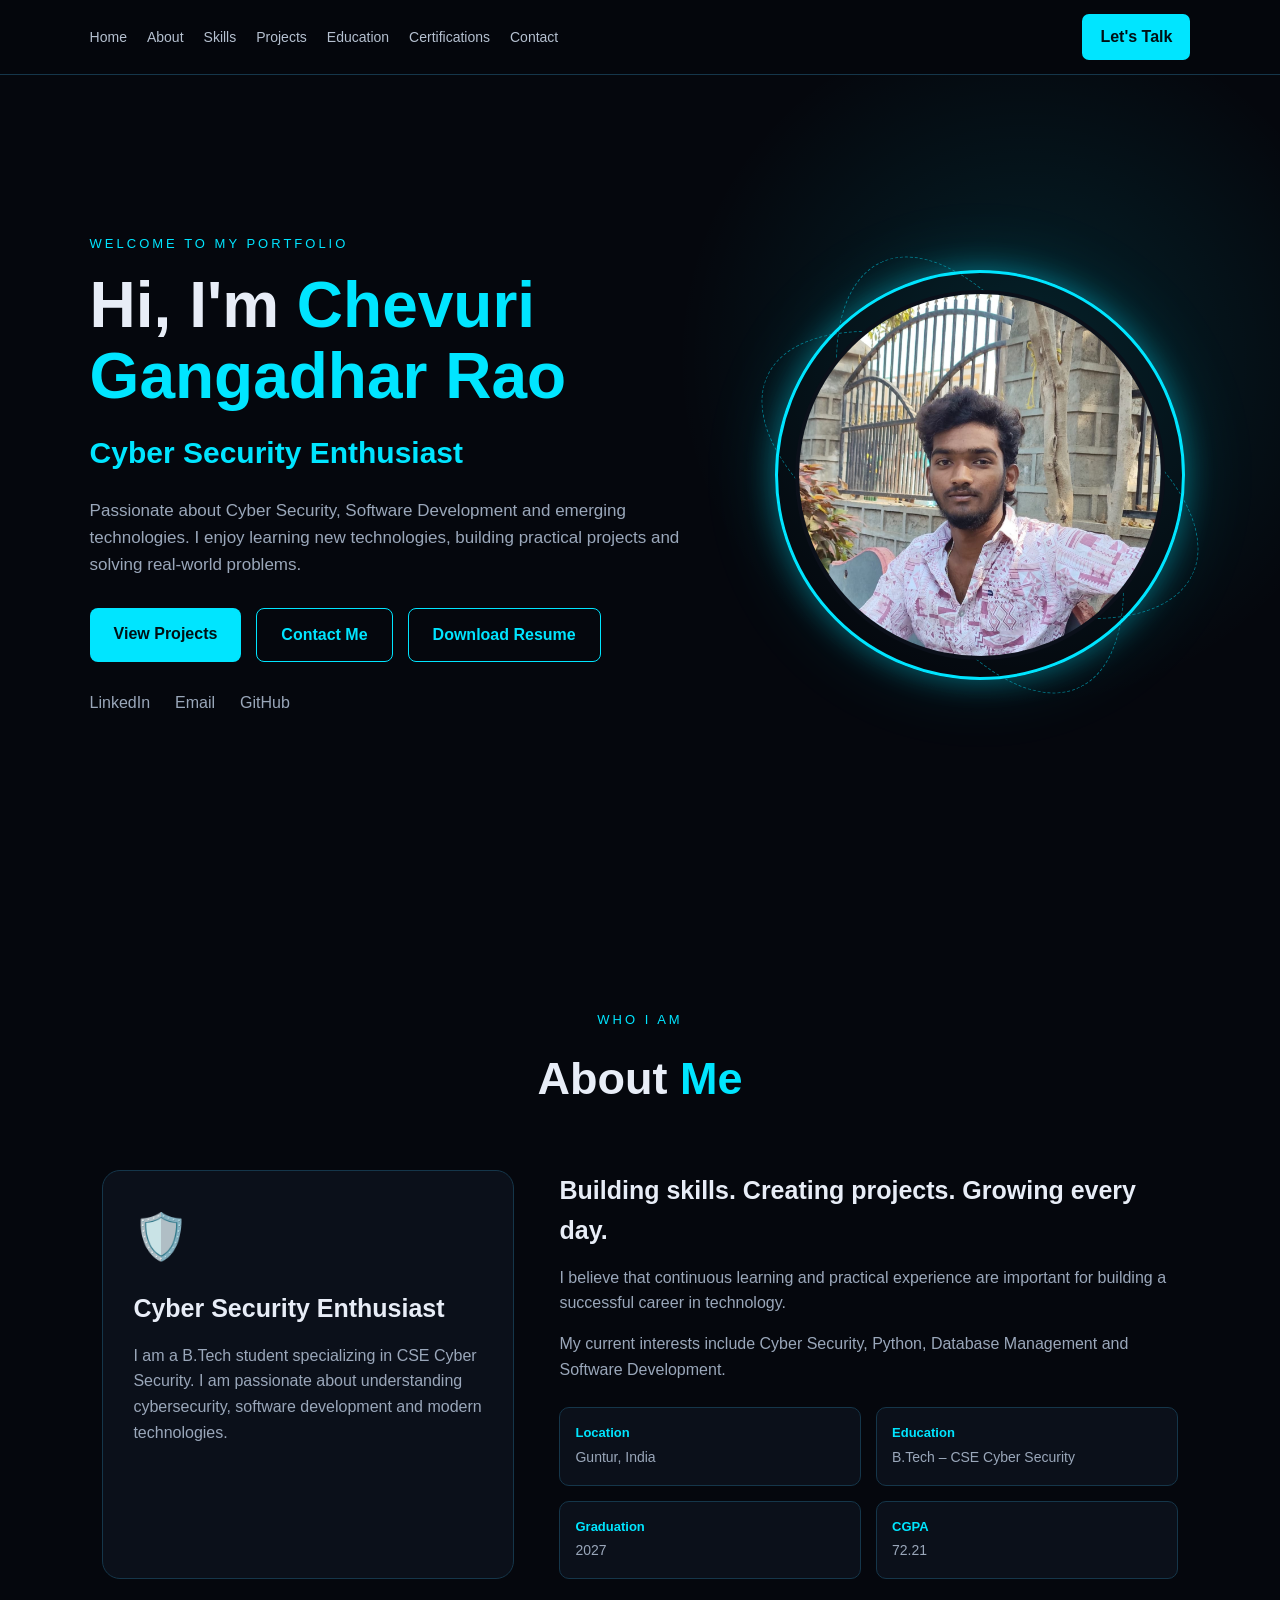
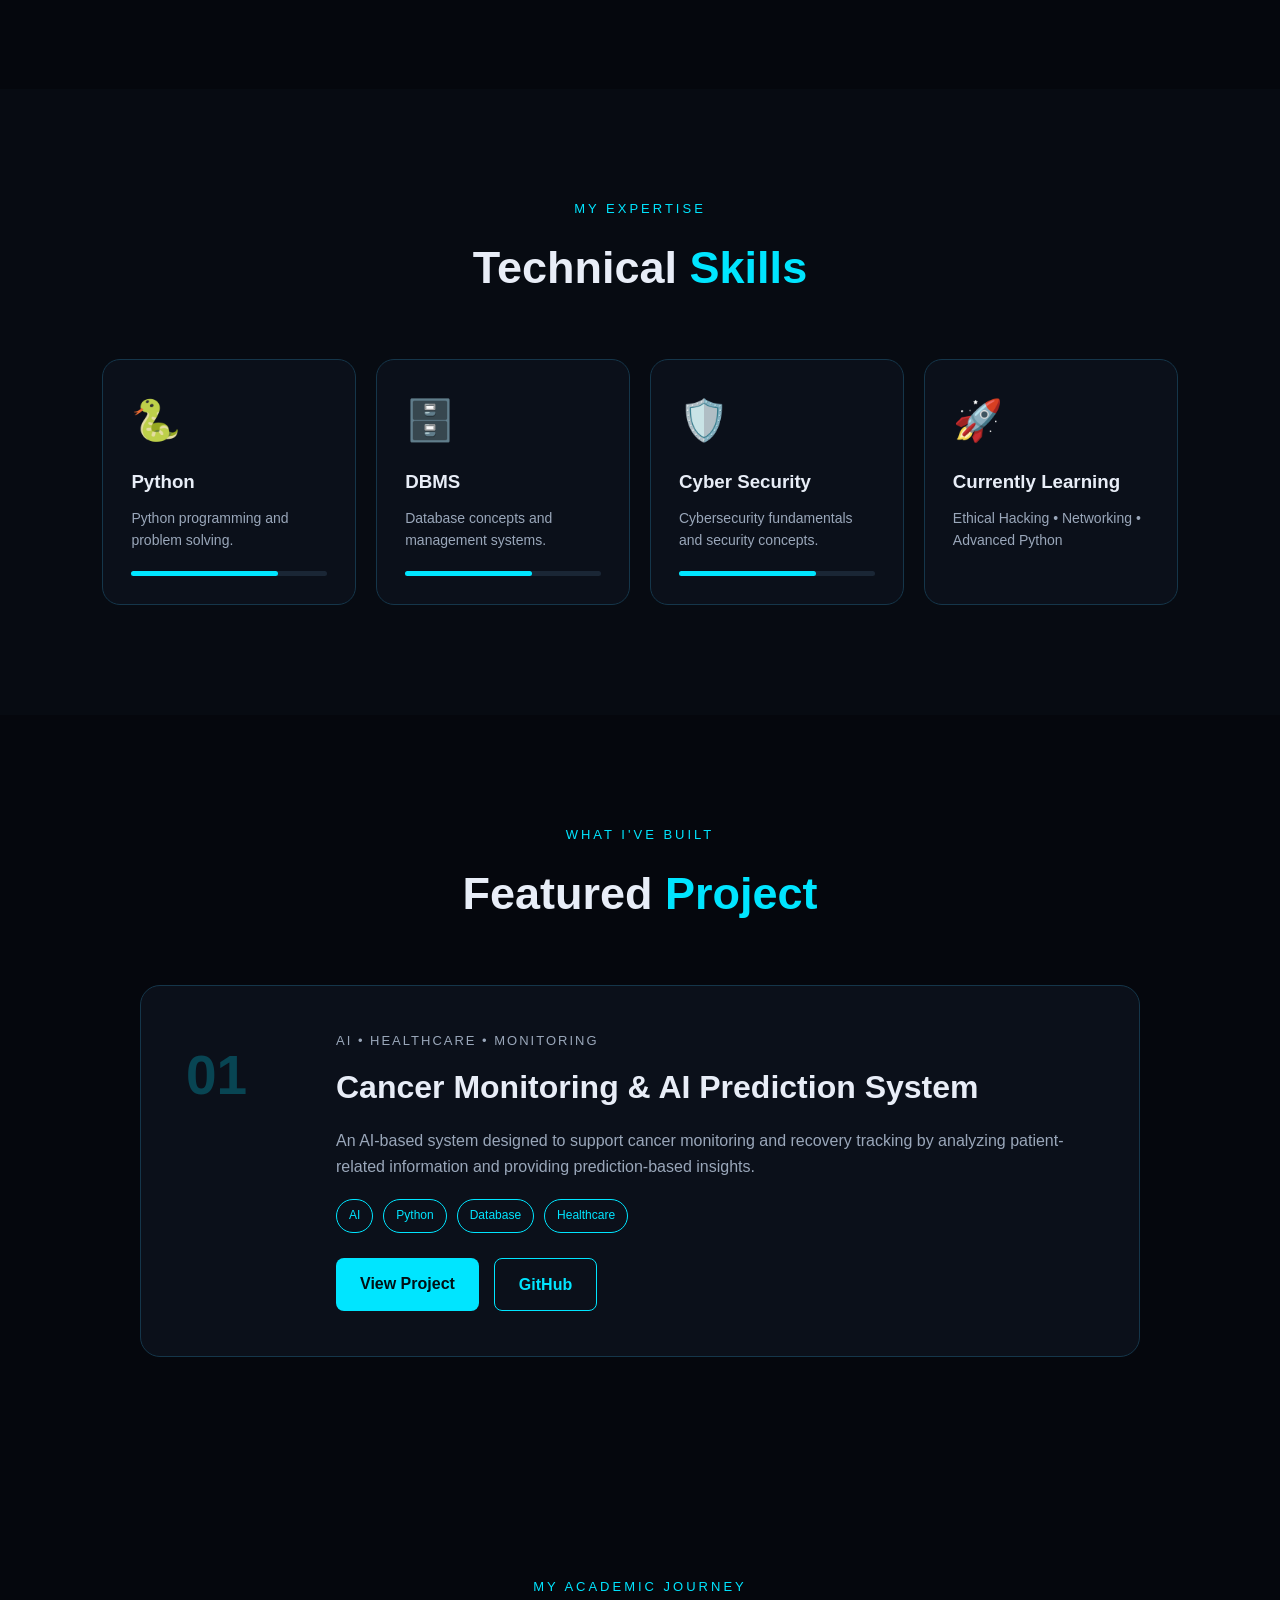
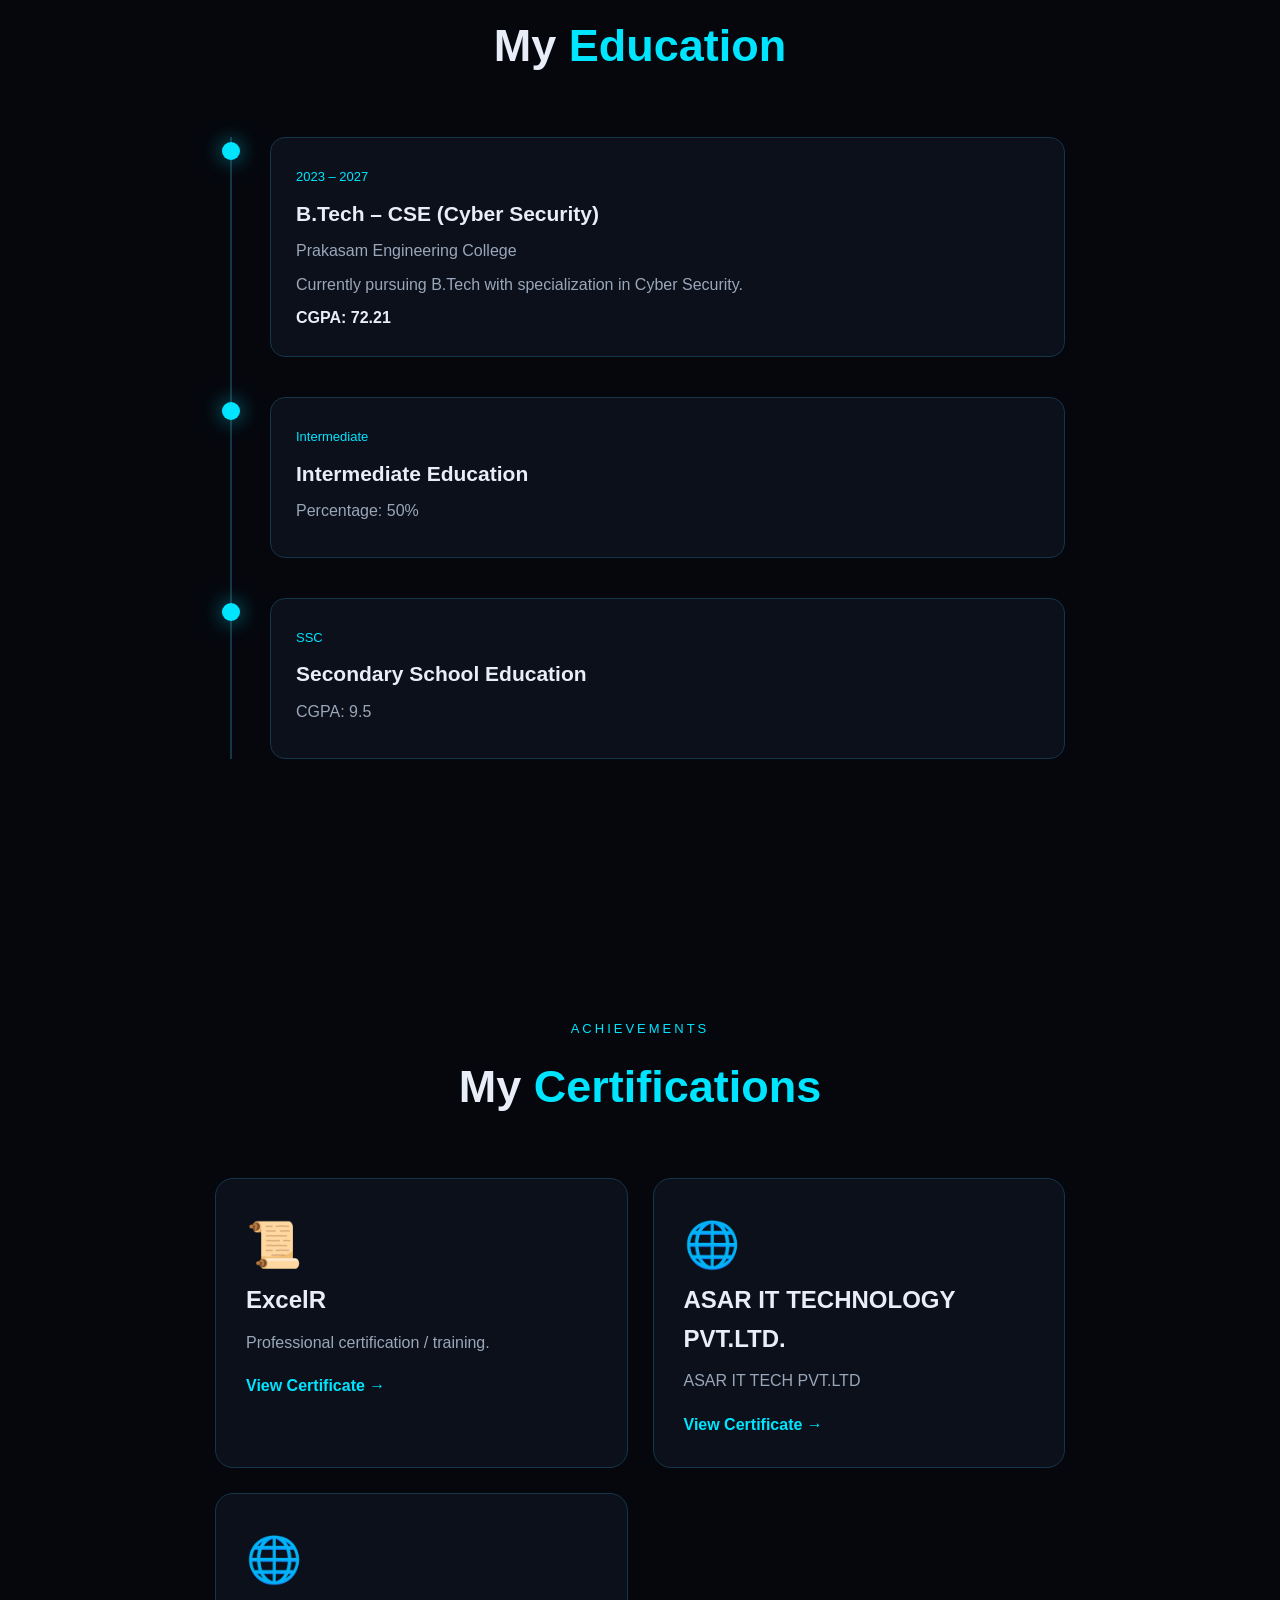
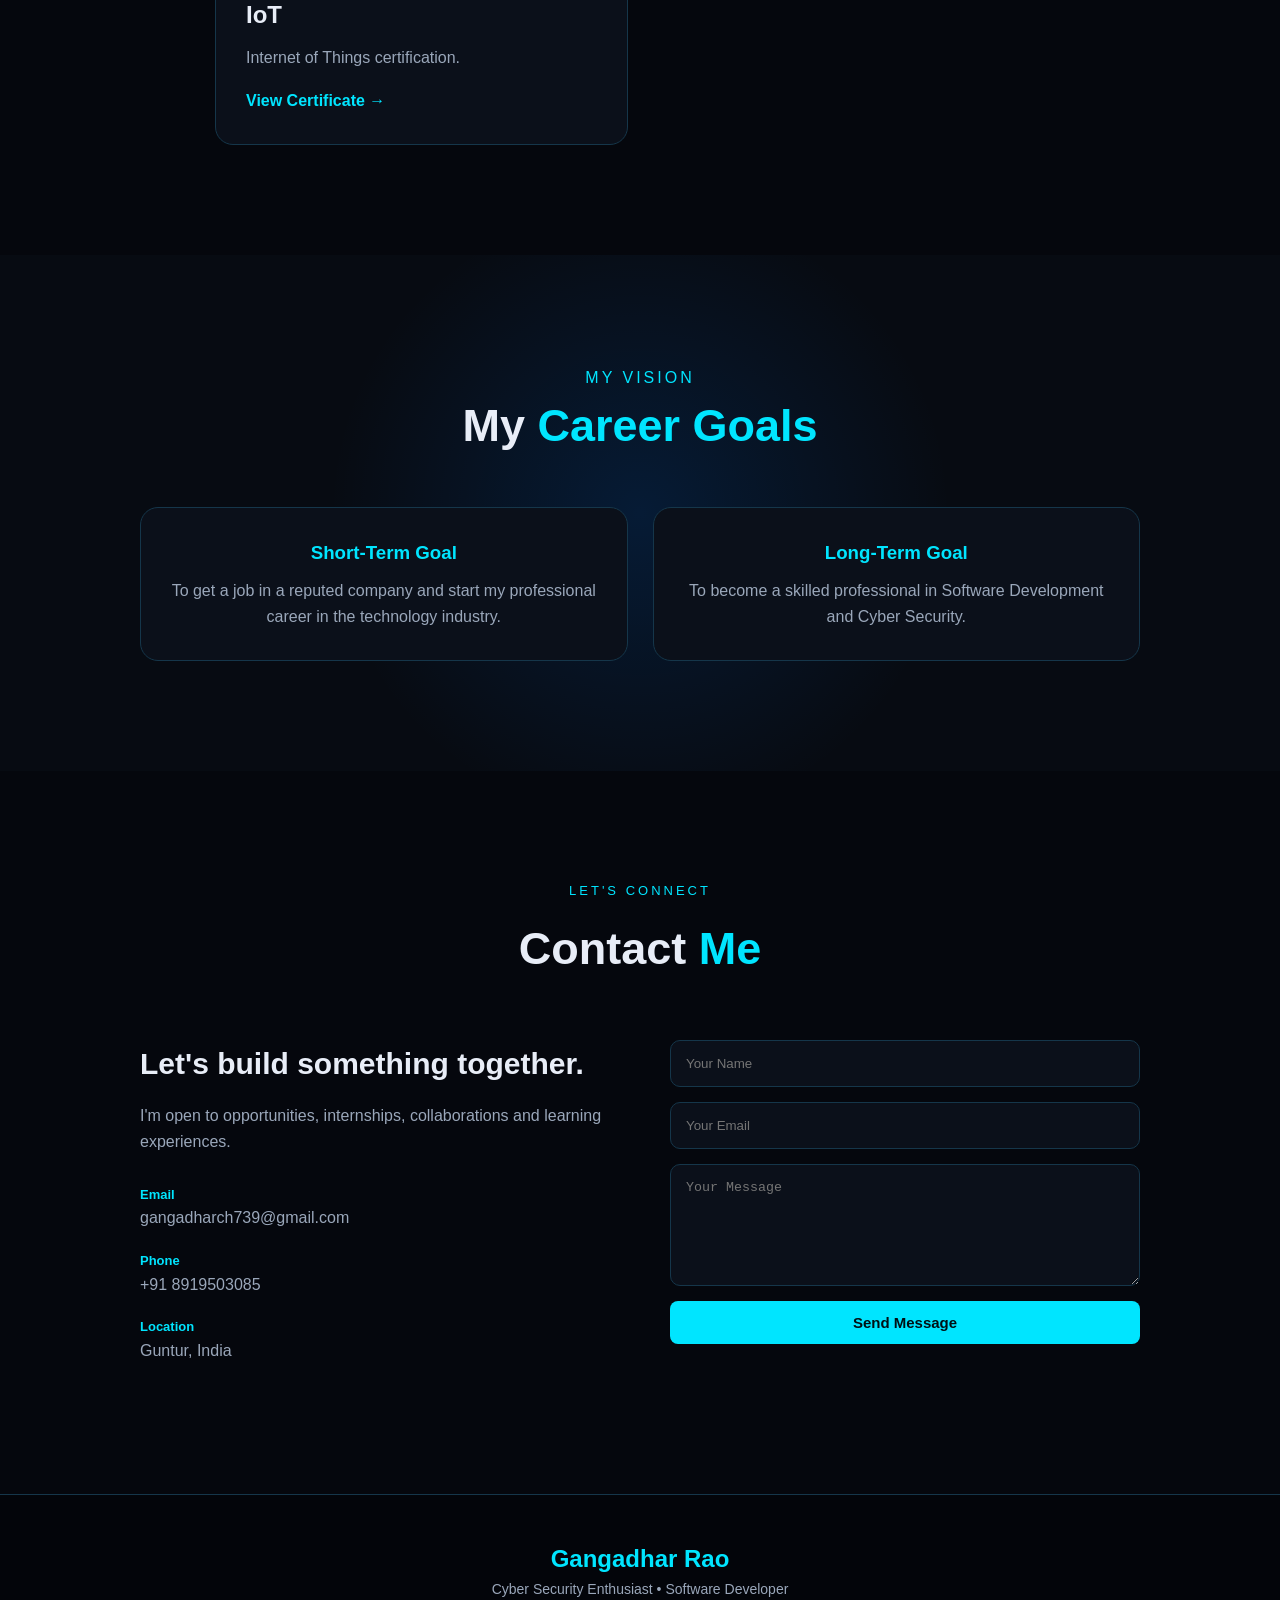
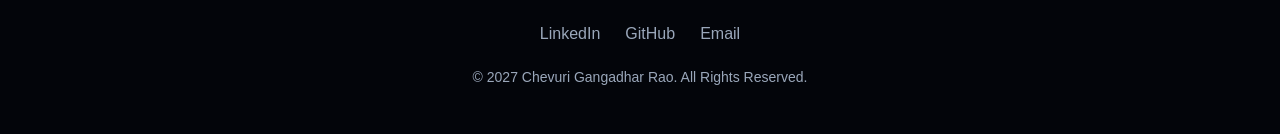
==== commit 2789831d: "Update index.html" ====
--- a/index.html
+++ b/index.html
@@ -744,7 +744,7 @@
     <footer>
 
         <div class="footer-logo">
-            &lt;Gangadhar Rao/&gt;
+            Gangadhar Rao
         </div>
 
         <p>
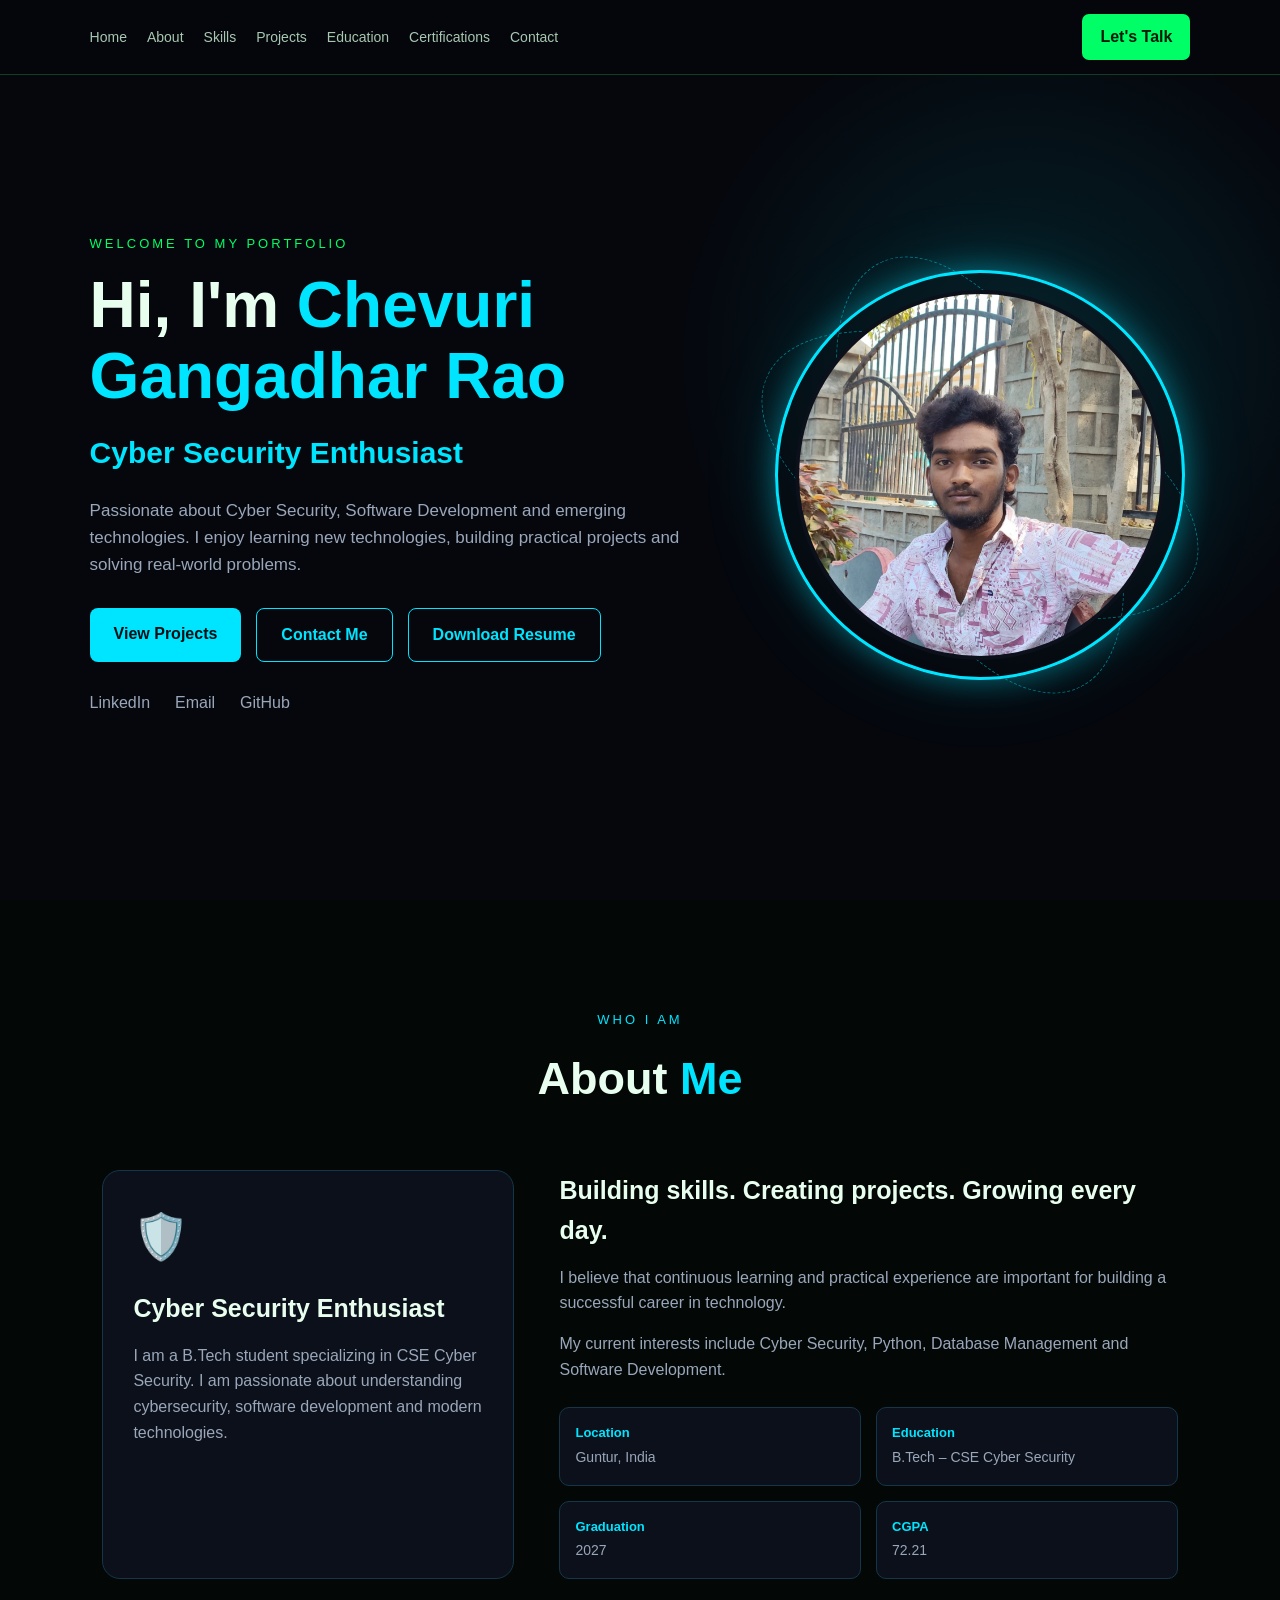
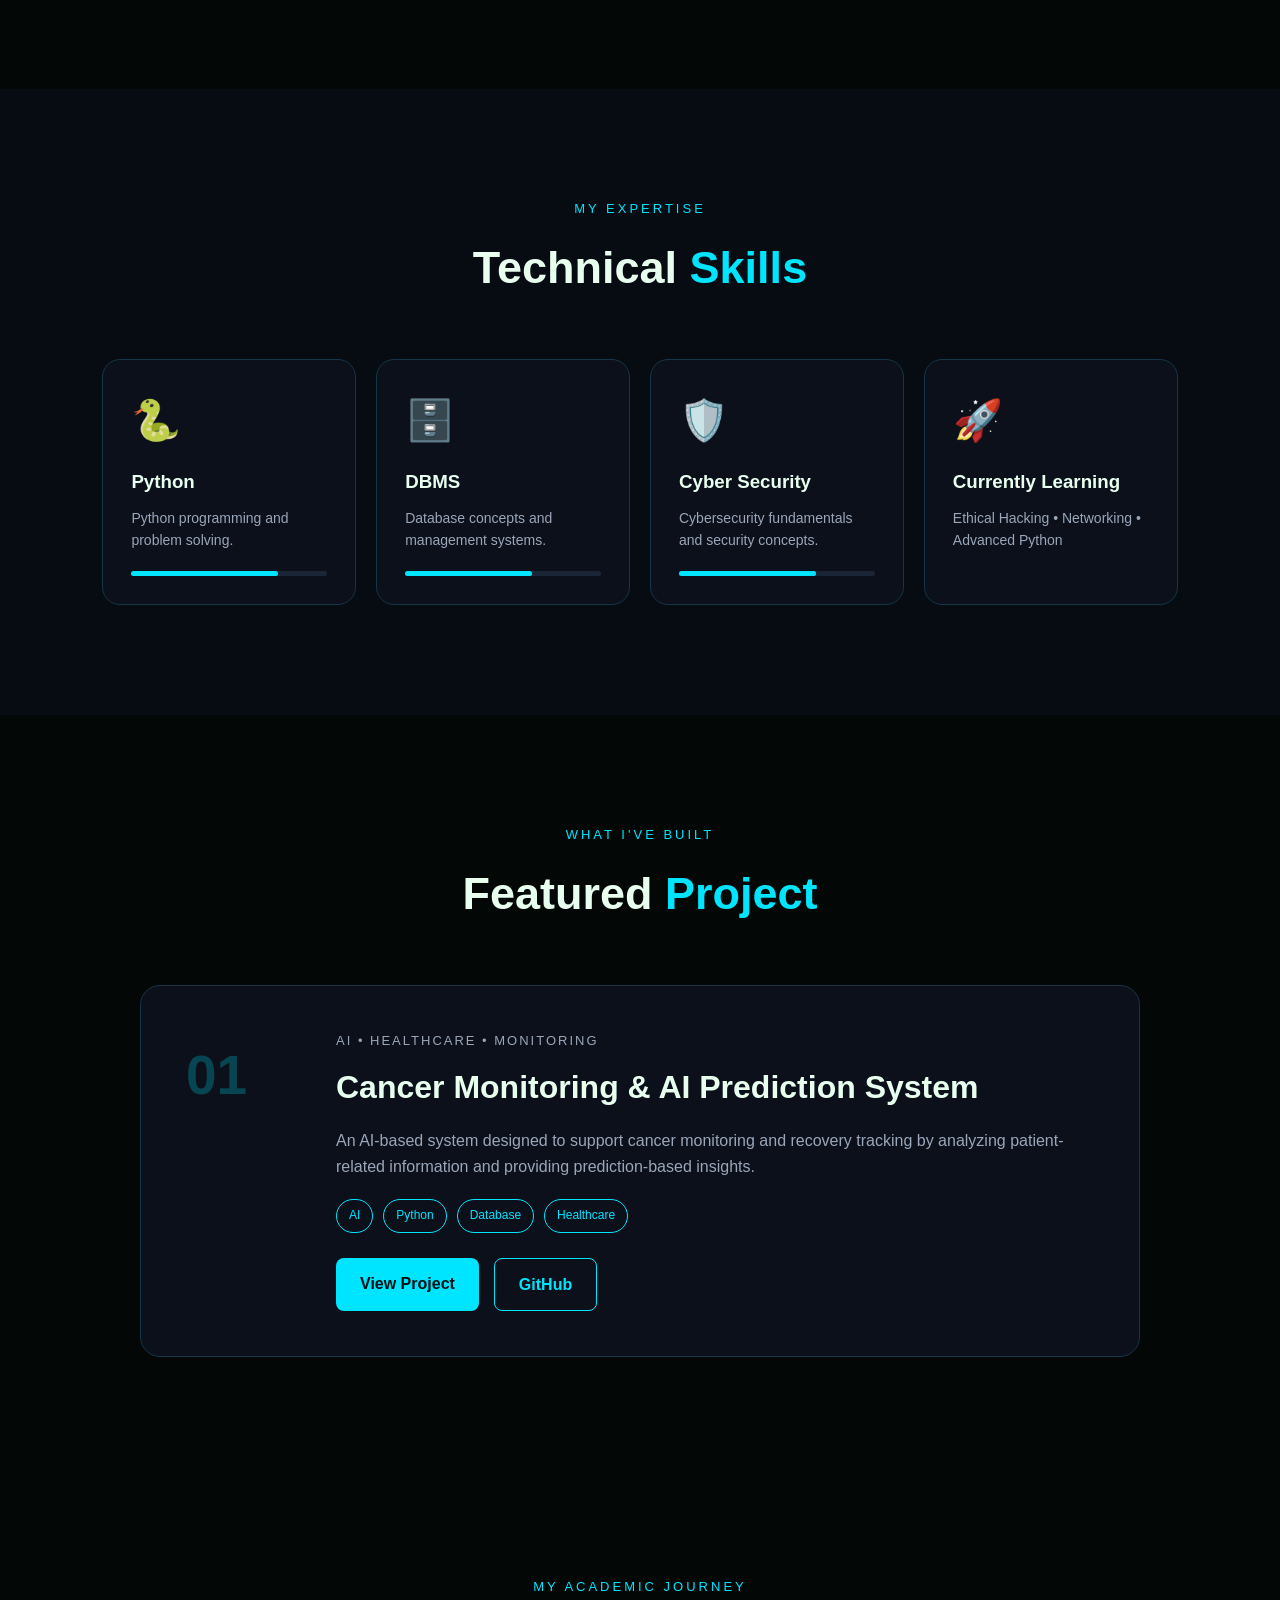
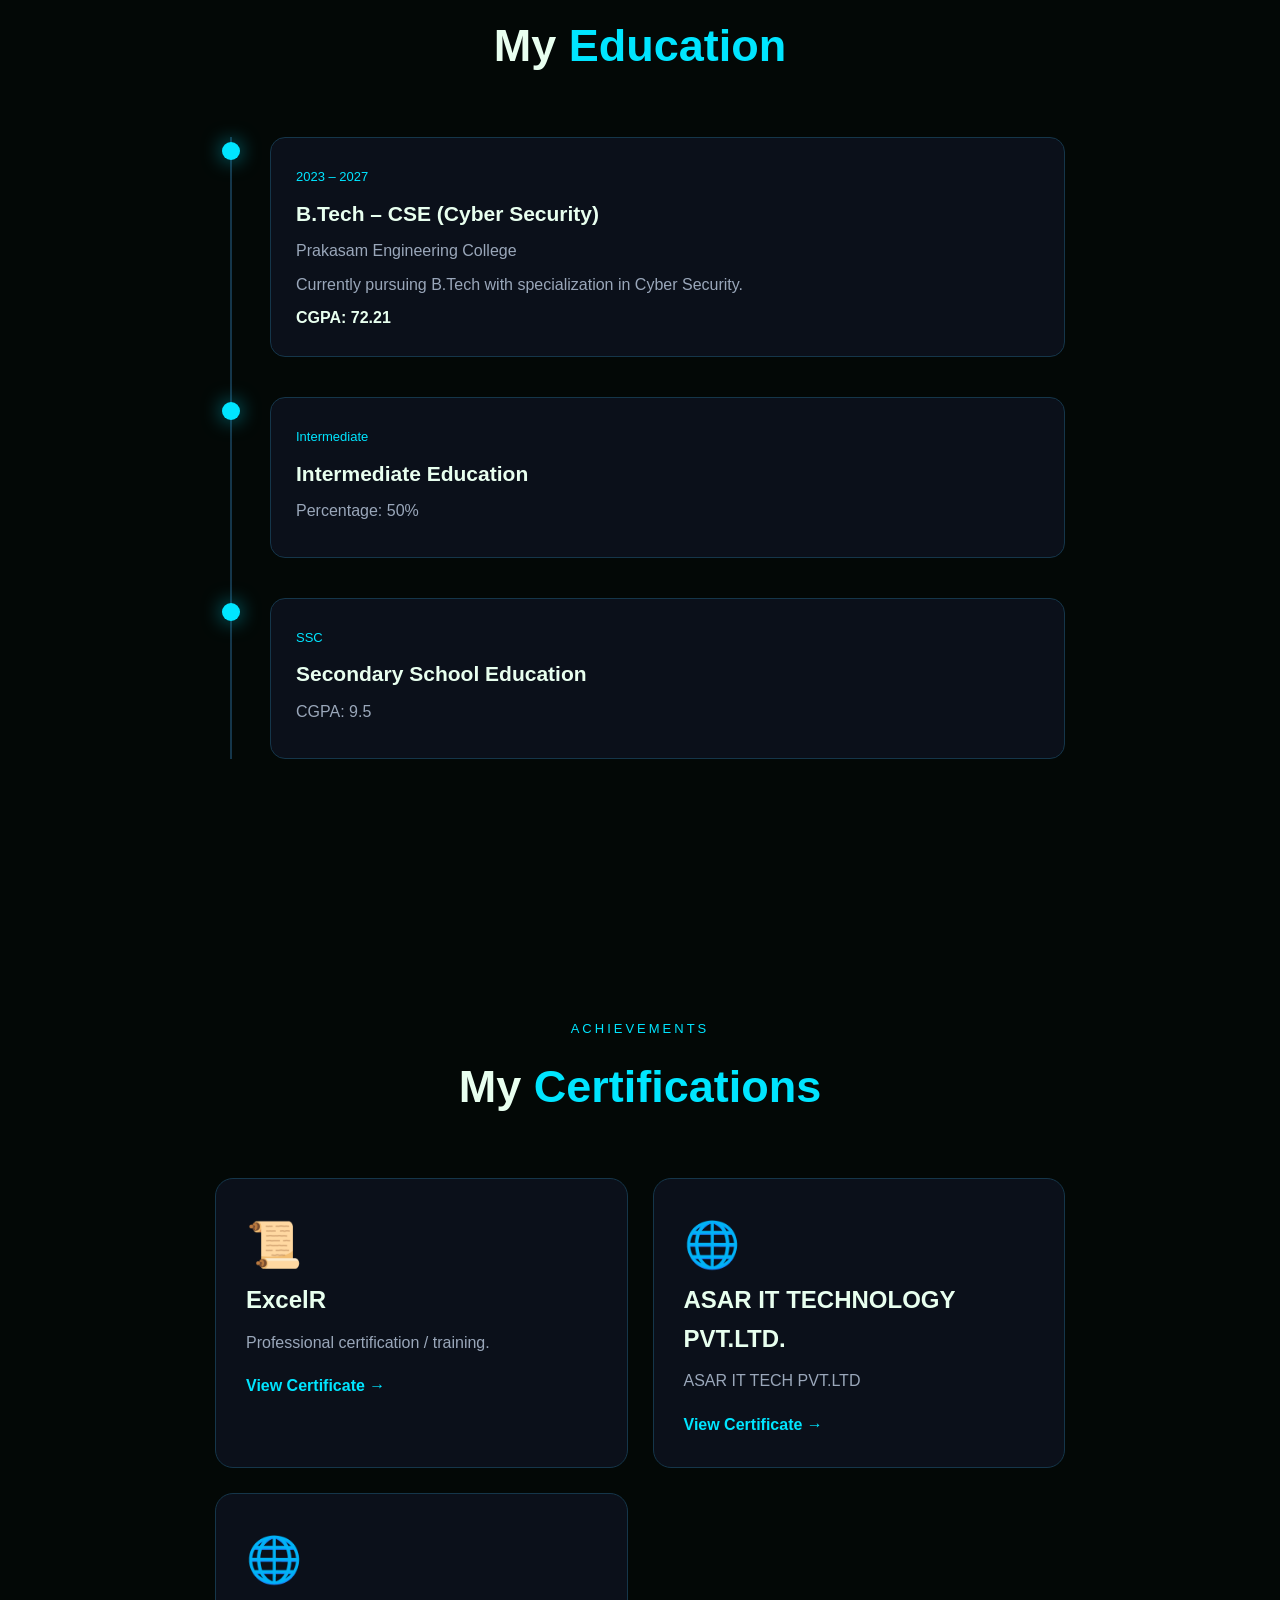
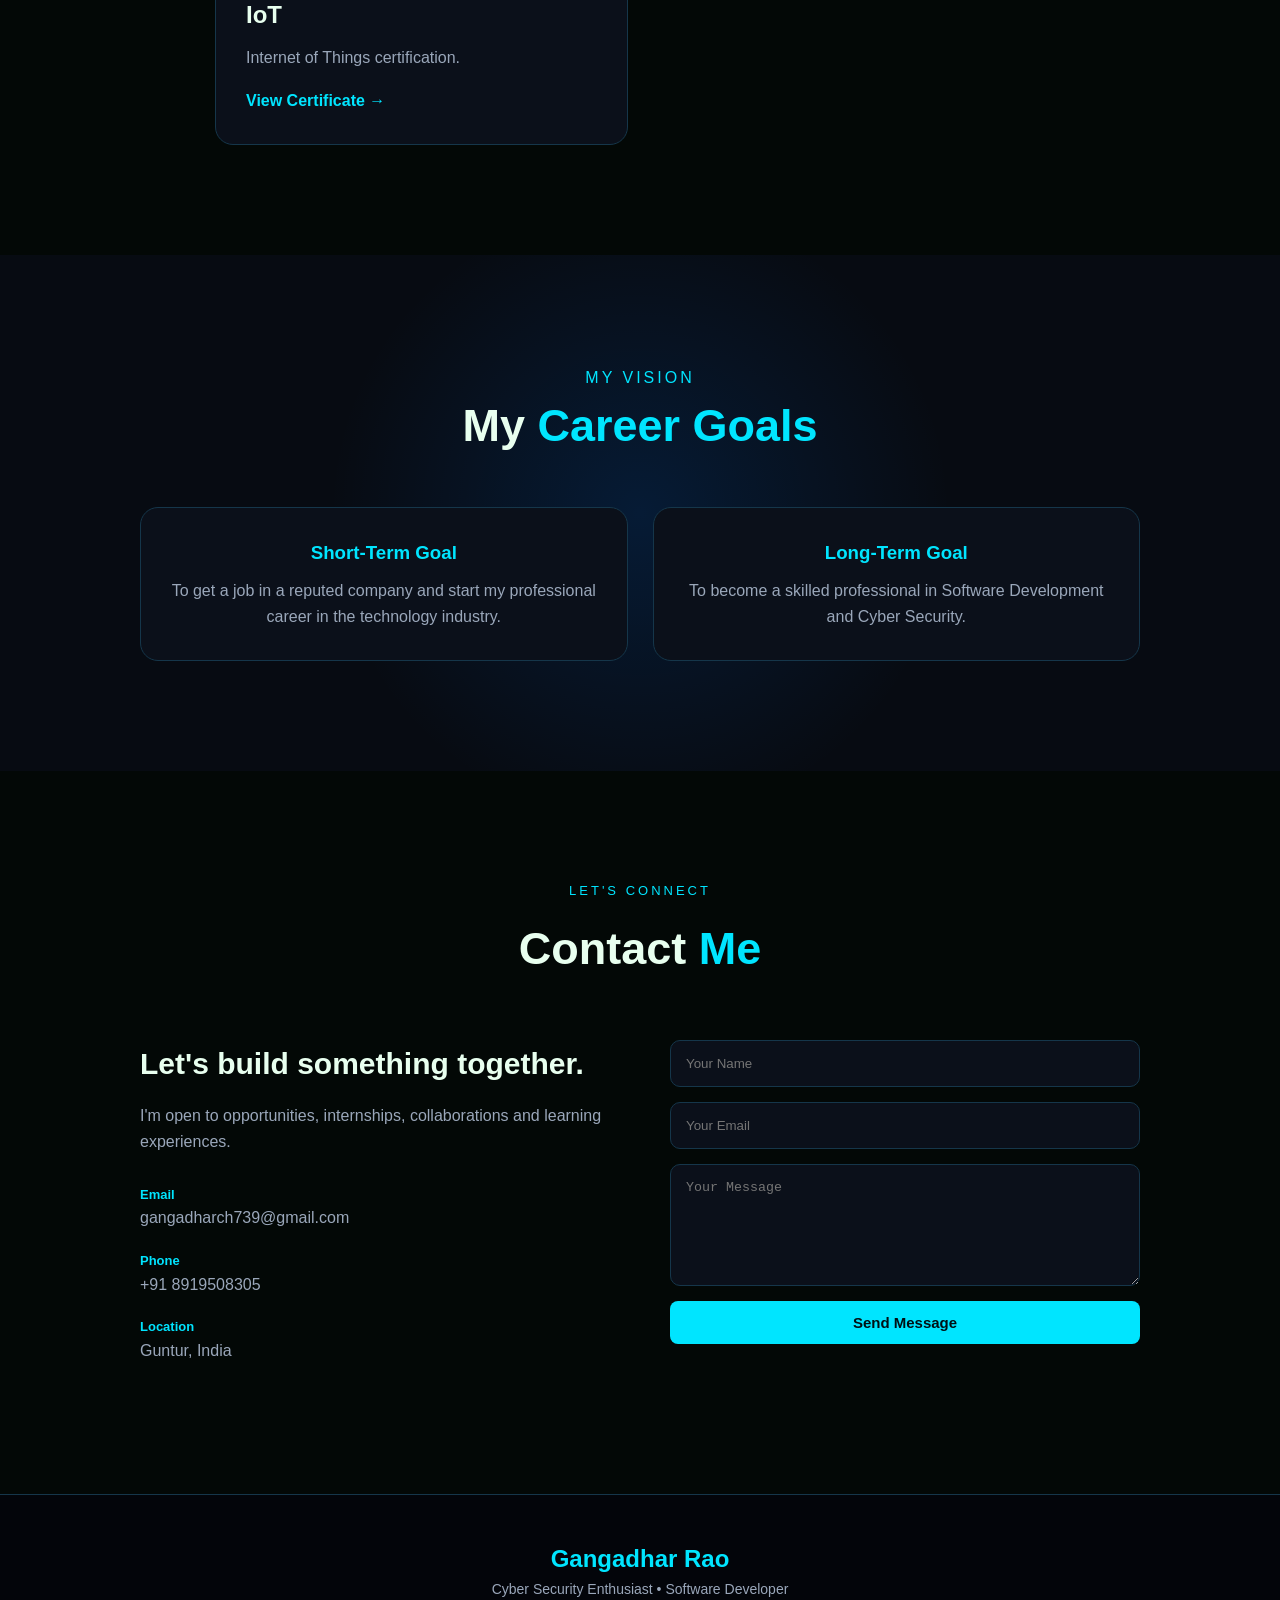
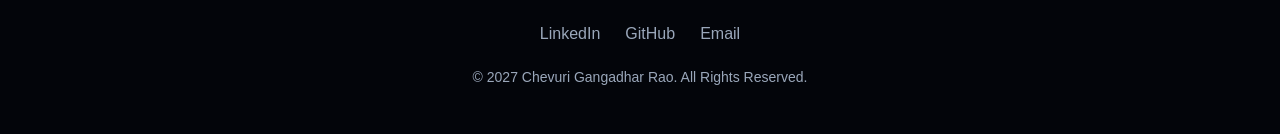
==== commit 59e12d36: "Update index.html" ====
--- a/index.html
+++ b/index.html
@@ -675,8 +675,8 @@
                         Phone
                     </strong>
 
-                    <a href="tel:+918919503085">
-                        +91 8919503085
+                    <a href="tel:+918919508305">
+                        +91 8919508305
                     </a>
 
                 </div>
--- a/style.css
+++ b/style.css
@@ -10,8 +10,8 @@
 
 body {
     font-family: Arial, Helvetica, sans-serif;
-    background: #05070d;
-    color: #e8edf7;
+    background: #030806;
+    color: #e8ffef;
     line-height: 1.6;
     overflow-x: hidden;
 }
@@ -32,7 +32,7 @@
     justify-content: space-between;
 
     background: rgba(5, 7, 13, 0.95);
-    border-bottom: 1px solid #15364a;
+    border-bottom: 1px solid #123d25;
 
     z-index: 1000;
 }
@@ -43,19 +43,19 @@
 }
 
 .navbar nav a {
-    color: #b5c0d0;
+    color: #a8c7b0;
     text-decoration: none;
     font-size: 14px;
     transition: 0.3s;
 }
 
 .navbar nav a:hover {
-    color: #00e5ff;
+    color: #00ff66;
 }
 
 .nav-btn {
-    background: #00e5ff;
-    color: #001014;
+    background: #00ff66;
+    color: #001a08;
     padding: 10px 18px;
     border-radius: 7px;
     text-decoration: none;
@@ -90,7 +90,7 @@
 }
 
 .welcome {
-    color: #00e5ff;
+    color: #00ff66;
     text-transform: uppercase;
     letter-spacing: 3px;
     font-size: 13px;
@@ -966,4 +966,4 @@
         width: 175px;
         height: 175px;
     }
-}+}
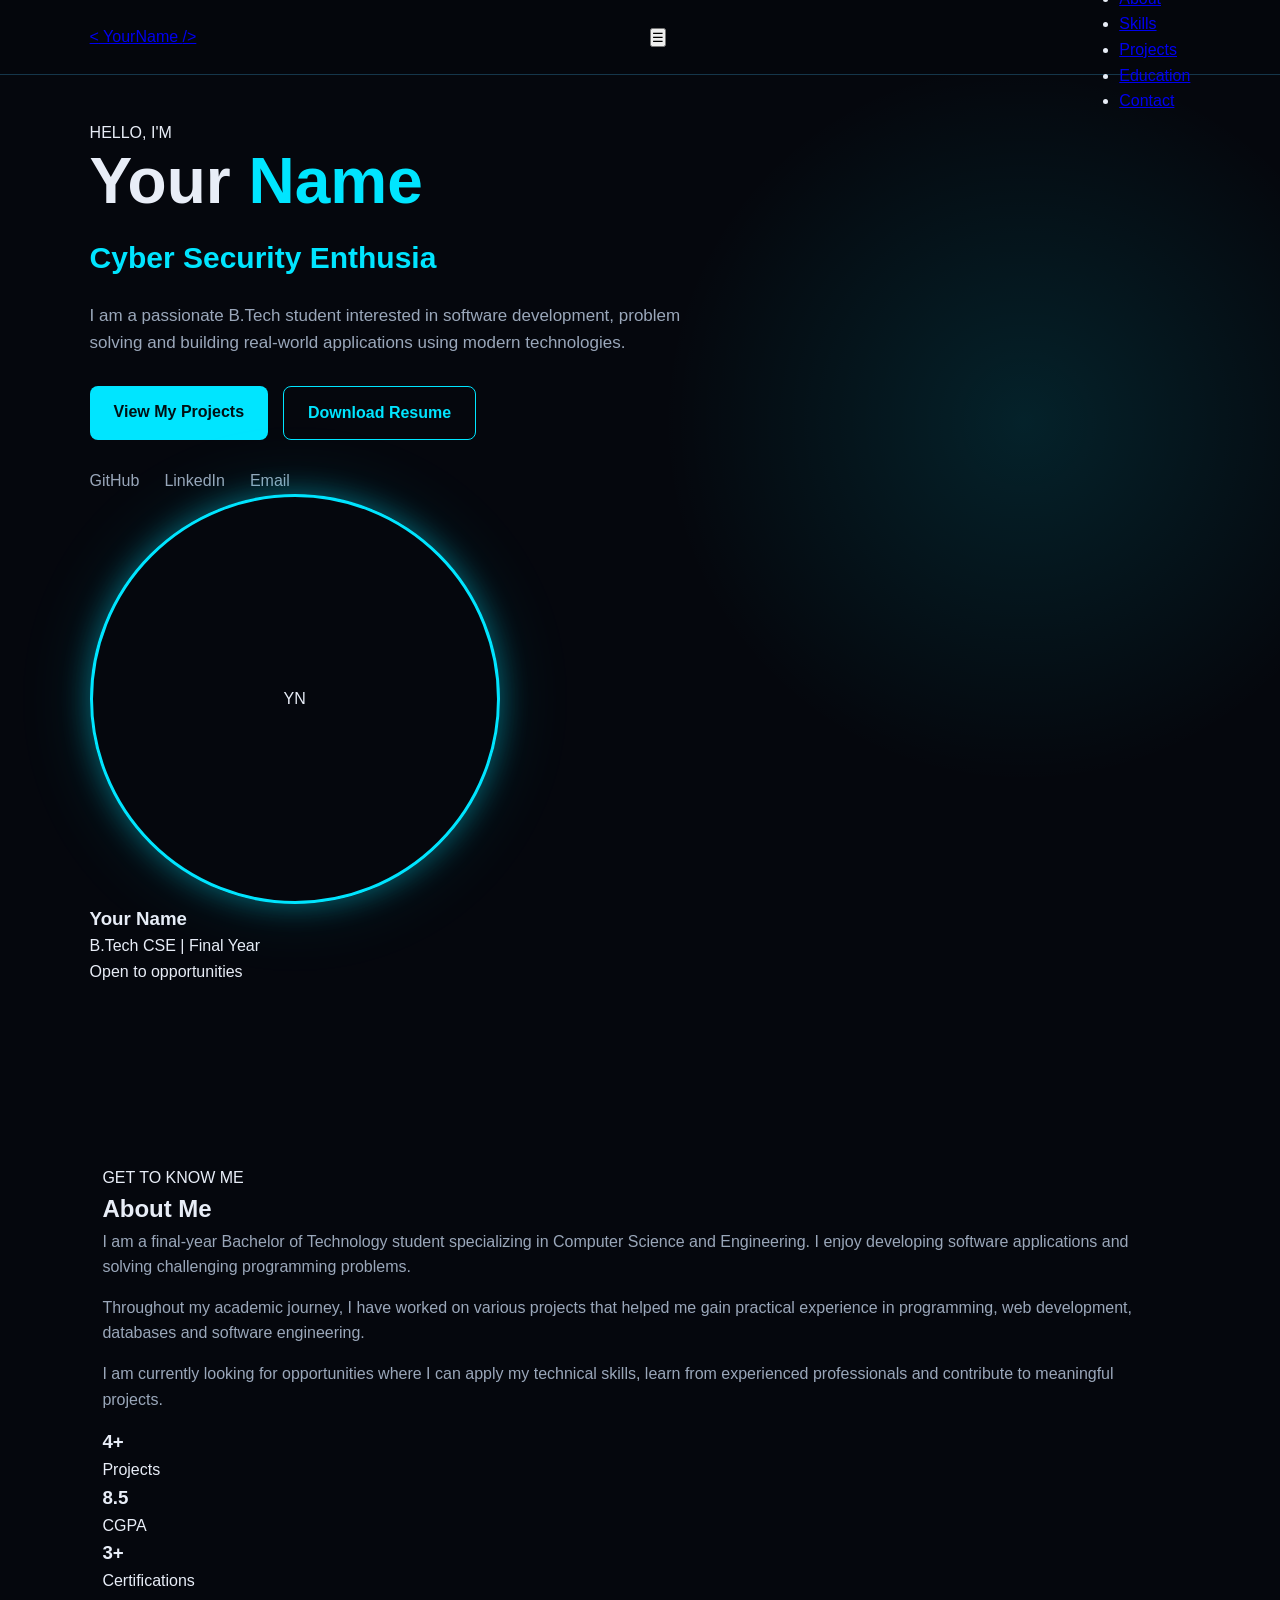
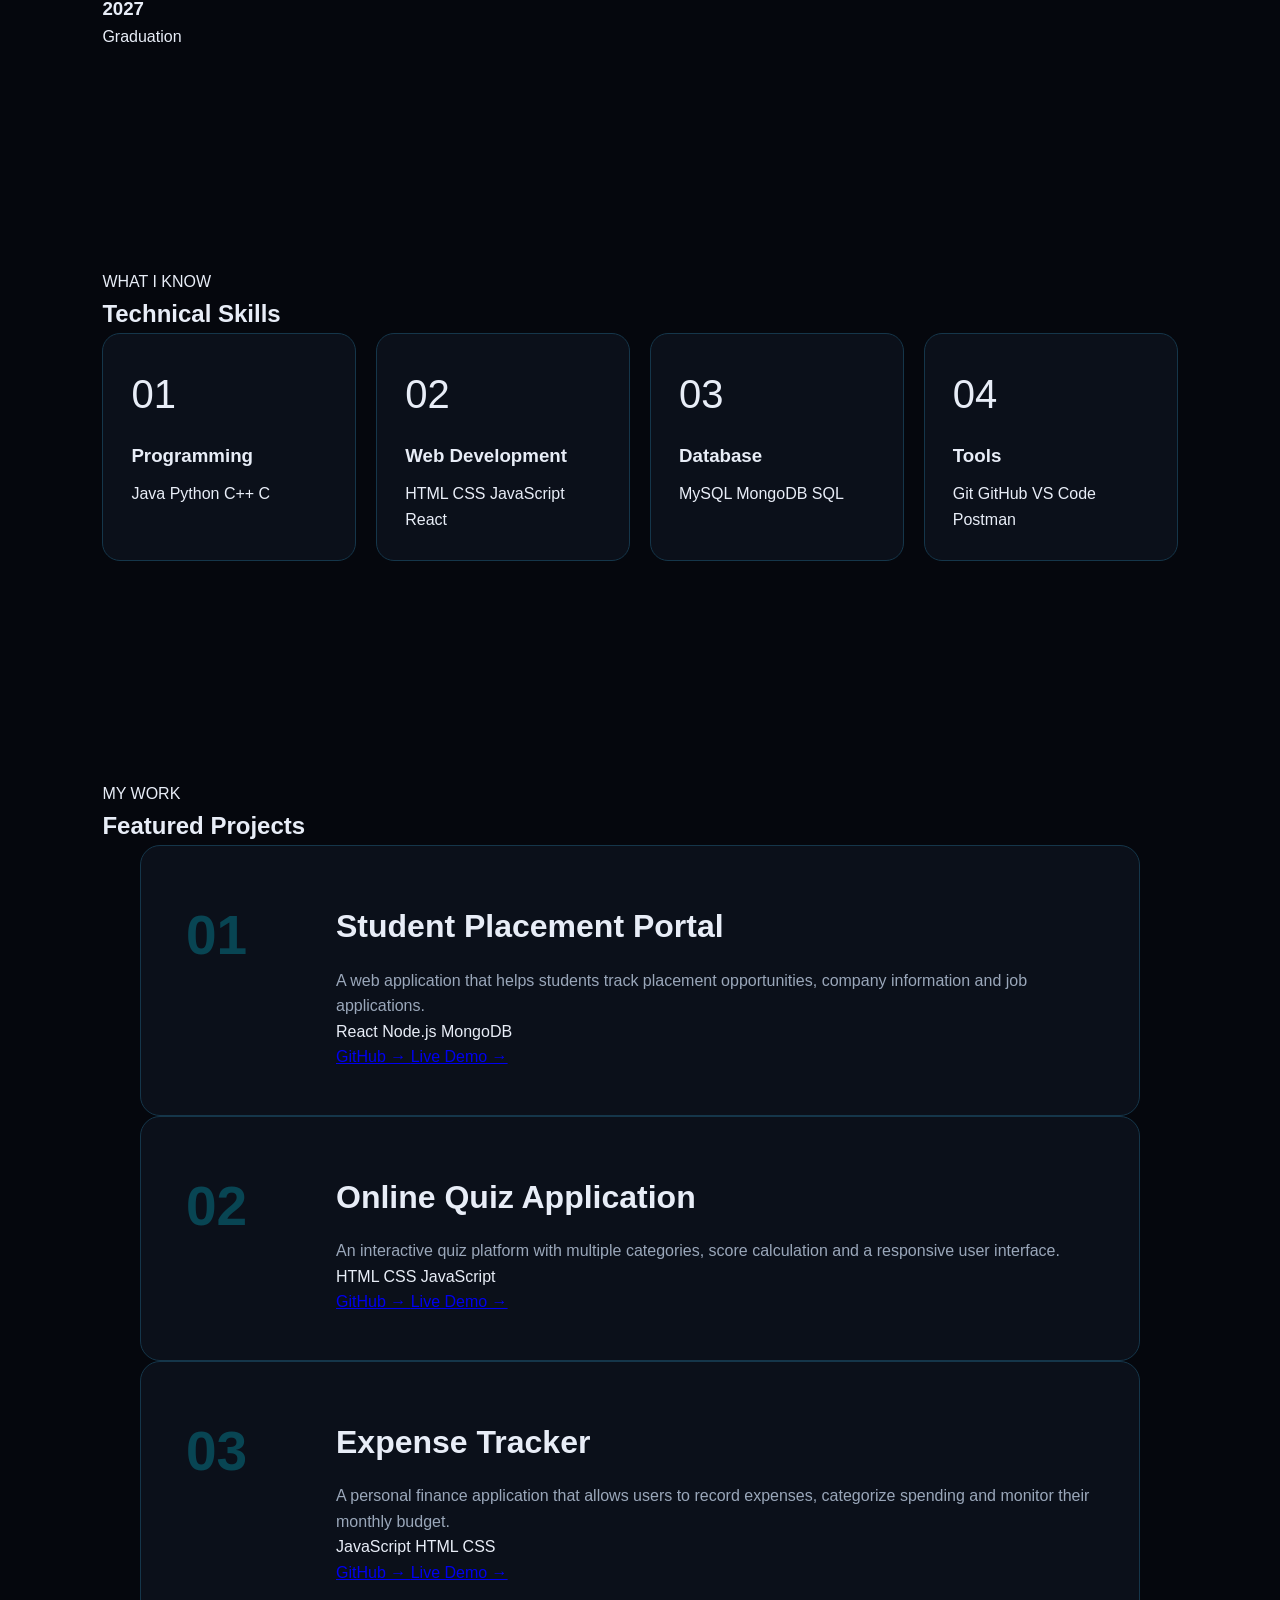
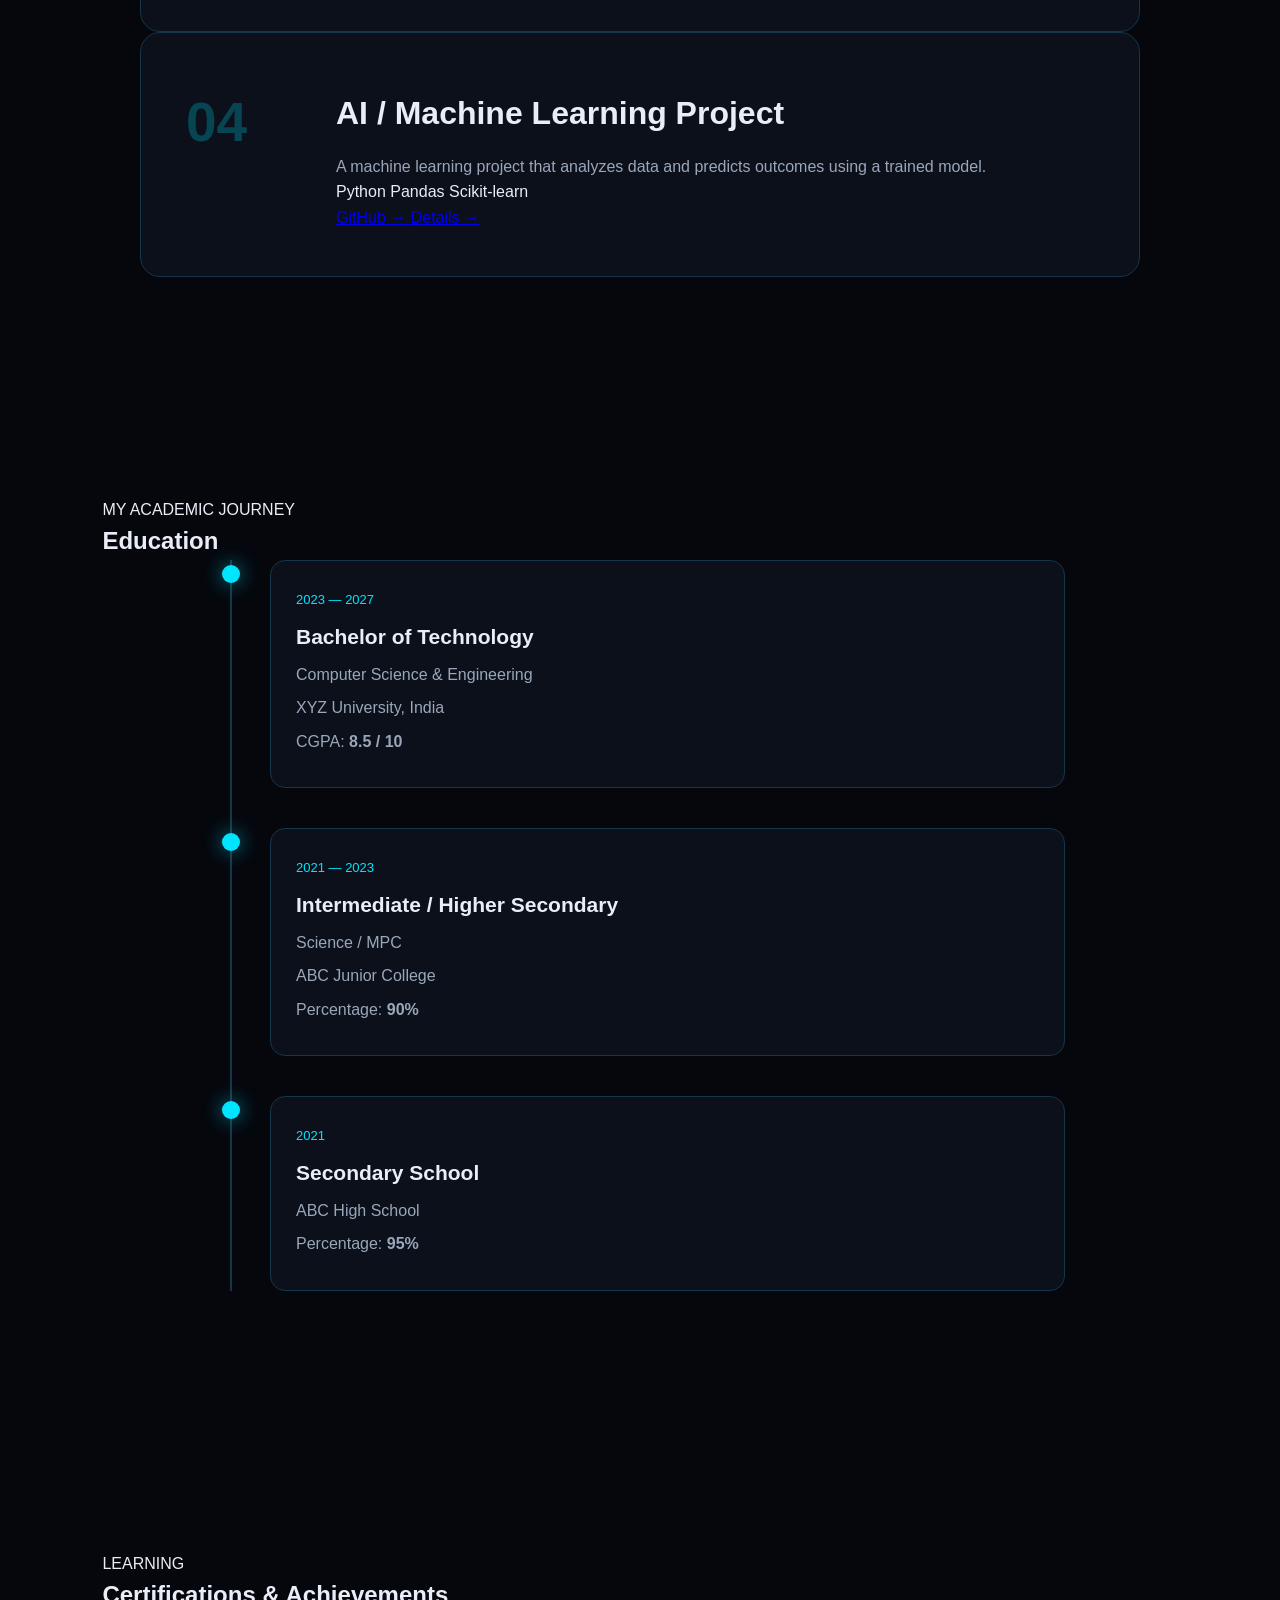
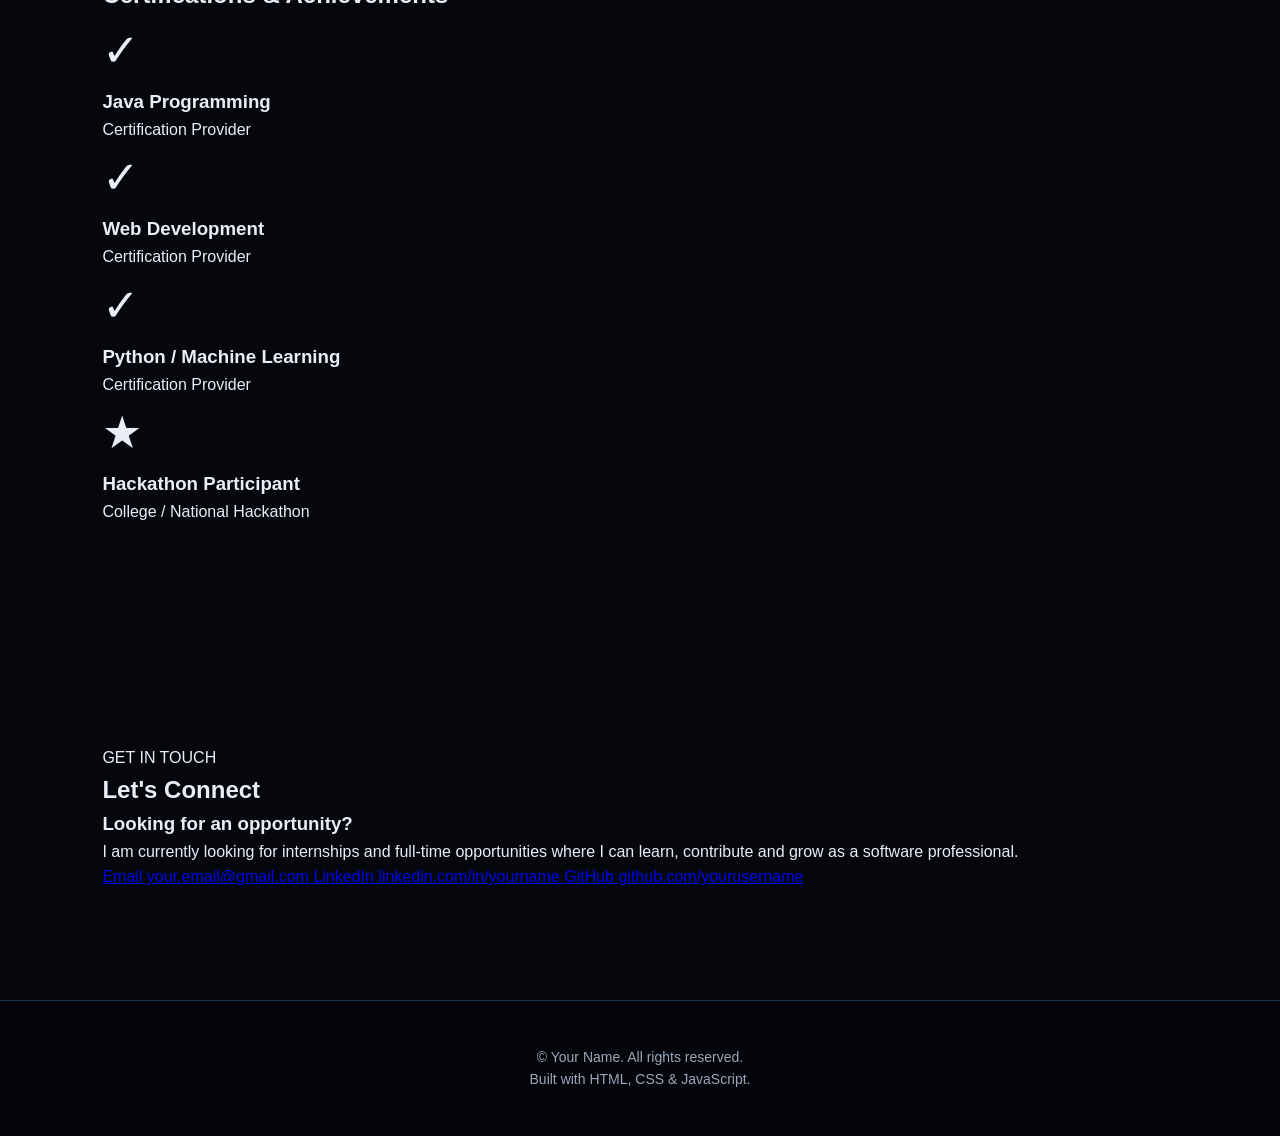
==== commit c03eb3fd: "Add files via upload" ====
--- a/index.html
+++ b/index.html
@@ -1,14 +1,18 @@
 <!DOCTYPE html>
 <html lang="en">
-
 <head>
     <meta charset="UTF-8">
     <meta name="viewport" content="width=device-width, initial-scale=1.0">
 
-    <title>Chevuri Gangadhar Rao | Cyber Security Portfolio</title>
-
-    <meta name="description"
-          content="Portfolio of Chevuri Gangadhar Rao, a Cyber Security student interested in Software Development and Cyber Security.">
+    <meta name="description" content="Portfolio of a final-year B.Tech student">
+    <meta name="author" content="Your Name">
+
+    <title>| B.Tech Student Portfolio</title>
+
+    <link rel="preconnect" href="https://fonts.googleapis.com">
+    <link rel="preconnect" href="https://fonts.gstatic.com" crossorigin>
+
+    <link href="https://fonts.googleapis.com/css2?family=Inter:wght@400;500;600;700;800&display=swap" rel="stylesheet">
 
     <link rel="stylesheet" href="style.css">
 </head>
@@ -17,801 +21,651 @@
 
     <!-- ================= NAVBAR ================= -->
 
-    <header class="navbar">
-
-        <nav>
-            <a href="#home">Home</a>
-            <a href="#about">About</a>
-            <a href="#skills">Skills</a>
-            <a href="#projects">Projects</a>
-            <a href="#education">Education</a>
-            <a href="#certifications">Certifications</a>
-            <a href="#contact">Contact</a>
+    <header class="header">
+        <nav class="navbar container">
+
+            <a href="#home" class="logo">
+                <span>&lt;</span> YourName <span>/&gt;</span>
+            </a>
+
+            <button class="menu-btn" id="menuBtn" aria-label="Open menu">
+                ☰
+            </button>
+
+            <ul class="nav-links" id="navLinks">
+                <li><a href="#home">Home</a></li>
+                <li><a href="#about">About</a></li>
+                <li><a href="#skills">Skills</a></li>
+                <li><a href="#projects">Projects</a></li>
+                <li><a href="#education">Education</a></li>
+                <li><a href="#contact">Contact</a></li>
+            </ul>
+
         </nav>
-
-        <a href="#contact" class="nav-btn">
-            Let's Talk
-        </a>
-
     </header>
 
 
-    <!-- ================= HOME ================= -->
-
-    <section id="home" class="hero">
-
-        <div class="hero-content">
-
-            <p class="welcome">
-                Welcome to my portfolio
+    <!-- ================= HERO ================= -->
+
+    <main>
+
+        <section class="hero" id="home">
+
+            <div class="hero-content container">
+
+                <div class="hero-text">
+
+                    <p class="hello">HELLO, I'M</p>
+
+                    <h1>
+                        Your <span>Name</span>
+                    </h1>
+
+                    <h2>
+                        Final-Year B.Tech Student & Aspiring Software Developer
+                    </h2>
+
+                    <p class="hero-description">
+                        I am a passionate B.Tech student interested in software
+                        development, problem solving and building real-world
+                        applications using modern technologies.
+                    </p>
+
+                    <div class="hero-buttons">
+                        <a href="#projects" class="btn primary-btn">
+                            View My Projects
+                        </a>
+
+                        <a href="resume.pdf" class="btn secondary-btn" download>
+                            Download Resume
+                        </a>
+                    </div>
+
+                    <div class="social-links">
+
+                        <!-- Replace these URLs with your profiles -->
+
+                        <a href="https://github.com/" target="_blank">
+                            GitHub
+                        </a>
+
+                        <a href="https://www.linkedin.com/" target="_blank">
+                            LinkedIn
+                        </a>
+
+                        <a href="mailto:your.email@gmail.com">
+                            Email
+                        </a>
+
+                    </div>
+
+                </div>
+
+
+                <div class="hero-card">
+
+                    <div class="profile-circle">
+                        YN
+                    </div>
+
+                    <h3>Your Name</h3>
+
+                    <p>B.Tech CSE | Final Year</p>
+
+                    <div class="availability">
+                        <span></span>
+                        Open to opportunities
+                    </div>
+
+                </div>
+
+            </div>
+
+        </section>
+
+
+        <!-- ================= ABOUT ================= -->
+
+        <section class="section" id="about">
+
+            <div class="container">
+
+                <div class="section-heading">
+                    <p>GET TO KNOW ME</p>
+                    <h2>About Me</h2>
+                </div>
+
+                <div class="about-grid">
+
+                    <div class="about-text">
+
+                        <p>
+                            I am a final-year Bachelor of Technology student
+                            specializing in Computer Science and Engineering.
+                            I enjoy developing software applications and
+                            solving challenging programming problems.
+                        </p>
+
+                        <p>
+                            Throughout my academic journey, I have worked on
+                            various projects that helped me gain practical
+                            experience in programming, web development,
+                            databases and software engineering.
+                        </p>
+
+                        <p>
+                            I am currently looking for opportunities where I
+                            can apply my technical skills, learn from experienced
+                            professionals and contribute to meaningful projects.
+                        </p>
+
+                    </div>
+
+
+                    <div class="about-stats">
+
+                        <div class="stat">
+                            <h3>4+</h3>
+                            <p>Projects</p>
+                        </div>
+
+                        <div class="stat">
+                            <h3>8.5</h3>
+                            <p>CGPA</p>
+                        </div>
+
+                        <div class="stat">
+                            <h3>3+</h3>
+                            <p>Certifications</p>
+                        </div>
+
+                        <div class="stat">
+                            <h3>2027</h3>
+                            <p>Graduation</p>
+                        </div>
+
+                    </div>
+
+                </div>
+
+            </div>
+
+        </section>
+
+
+        <!-- ================= SKILLS ================= -->
+
+        <section class="section dark-section" id="skills">
+
+            <div class="container">
+
+                <div class="section-heading">
+                    <p>WHAT I KNOW</p>
+                    <h2>Technical Skills</h2>
+                </div>
+
+
+                <div class="skills-grid">
+
+                    <div class="skill-card">
+                        <div class="skill-icon">01</div>
+                        <h3>Programming</h3>
+
+                        <div class="tags">
+                            <span>Java</span>
+                            <span>Python</span>
+                            <span>C++</span>
+                            <span>C</span>
+                        </div>
+                    </div>
+
+
+                    <div class="skill-card">
+                        <div class="skill-icon">02</div>
+                        <h3>Web Development</h3>
+
+                        <div class="tags">
+                            <span>HTML</span>
+                            <span>CSS</span>
+                            <span>JavaScript</span>
+                            <span>React</span>
+                        </div>
+                    </div>
+
+
+                    <div class="skill-card">
+                        <div class="skill-icon">03</div>
+                        <h3>Database</h3>
+
+                        <div class="tags">
+                            <span>MySQL</span>
+                            <span>MongoDB</span>
+                            <span>SQL</span>
+                        </div>
+                    </div>
+
+
+                    <div class="skill-card">
+                        <div class="skill-icon">04</div>
+                        <h3>Tools</h3>
+
+                        <div class="tags">
+                            <span>Git</span>
+                            <span>GitHub</span>
+                            <span>VS Code</span>
+                            <span>Postman</span>
+                        </div>
+                    </div>
+
+                </div>
+
+            </div>
+
+        </section>
+
+
+        <!-- ================= PROJECTS ================= -->
+
+        <section class="section" id="projects">
+
+            <div class="container">
+
+                <div class="section-heading">
+                    <p>MY WORK</p>
+                    <h2>Featured Projects</h2>
+                </div>
+
+
+                <div class="projects-grid">
+
+
+                    <!-- PROJECT 1 -->
+
+                    <article class="project-card">
+
+                        <div class="project-number">
+                            01
+                        </div>
+
+                        <div class="project-content">
+
+                            <h3>Student Placement Portal</h3>
+
+                            <p>
+                                A web application that helps students track
+                                placement opportunities, company information
+                                and job applications.
+                            </p>
+
+                            <div class="project-tech">
+                                <span>React</span>
+                                <span>Node.js</span>
+                                <span>MongoDB</span>
+                            </div>
+
+                            <div class="project-links">
+                                <a href="https://github.com/" target="_blank">
+                                    GitHub →
+                                </a>
+
+                                <a href="#" target="_blank">
+                                    Live Demo →
+                                </a>
+                            </div>
+
+                        </div>
+
+                    </article>
+
+
+                    <!-- PROJECT 2 -->
+
+                    <article class="project-card">
+
+                        <div class="project-number">
+                            02
+                        </div>
+
+                        <div class="project-content">
+
+                            <h3>Online Quiz Application</h3>
+
+                            <p>
+                                An interactive quiz platform with multiple
+                                categories, score calculation and a responsive
+                                user interface.
+                            </p>
+
+                            <div class="project-tech">
+                                <span>HTML</span>
+                                <span>CSS</span>
+                                <span>JavaScript</span>
+                            </div>
+
+                            <div class="project-links">
+                                <a href="https://github.com/" target="_blank">
+                                    GitHub →
+                                </a>
+
+                                <a href="#" target="_blank">
+                                    Live Demo →
+                                </a>
+                            </div>
+
+                        </div>
+
+                    </article>
+
+
+                    <!-- PROJECT 3 -->
+
+                    <article class="project-card">
+
+                        <div class="project-number">
+                            03
+                        </div>
+
+                        <div class="project-content">
+
+                            <h3>Expense Tracker</h3>
+
+                            <p>
+                                A personal finance application that allows
+                                users to record expenses, categorize spending
+                                and monitor their monthly budget.
+                            </p>
+
+                            <div class="project-tech">
+                                <span>JavaScript</span>
+                                <span>HTML</span>
+                                <span>CSS</span>
+                            </div>
+
+                            <div class="project-links">
+                                <a href="https://github.com/" target="_blank">
+                                    GitHub →
+                                </a>
+
+                                <a href="#" target="_blank">
+                                    Live Demo →
+                                </a>
+                            </div>
+
+                        </div>
+
+                    </article>
+
+
+                    <!-- PROJECT 4 -->
+
+                    <article class="project-card">
+
+                        <div class="project-number">
+                            04
+                        </div>
+
+                        <div class="project-content">
+
+                            <h3>AI / Machine Learning Project</h3>
+
+                            <p>
+                                A machine learning project that analyzes data
+                                and predicts outcomes using a trained model.
+                            </p>
+
+                            <div class="project-tech">
+                                <span>Python</span>
+                                <span>Pandas</span>
+                                <span>Scikit-learn</span>
+                            </div>
+
+                            <div class="project-links">
+                                <a href="https://github.com/" target="_blank">
+                                    GitHub →
+                                </a>
+
+                                <a href="#" target="_blank">
+                                    Details →
+                                </a>
+                            </div>
+
+                        </div>
+
+                    </article>
+
+                </div>
+
+            </div>
+
+        </section>
+
+
+        <!-- ================= EDUCATION ================= -->
+
+        <section class="section dark-section" id="education">
+
+            <div class="container">
+
+                <div class="section-heading">
+                    <p>MY ACADEMIC JOURNEY</p>
+                    <h2>Education</h2>
+                </div>
+
+
+                <div class="timeline">
+
+                    <div class="timeline-item">
+
+                        <div class="timeline-dot"></div>
+
+                        <div class="timeline-content">
+
+                            <span>2023 — 2027</span>
+
+                            <h3>Bachelor of Technology</h3>
+
+                            <h4>Computer Science & Engineering</h4>
+
+                            <p>
+                                XYZ University, India
+                            </p>
+
+                            <p>
+                                CGPA: <strong>8.5 / 10</strong>
+                            </p>
+
+                        </div>
+
+                    </div>
+
+
+                    <div class="timeline-item">
+
+                        <div class="timeline-dot"></div>
+
+                        <div class="timeline-content">
+
+                            <span>2021 — 2023</span>
+
+                            <h3>Intermediate / Higher Secondary</h3>
+
+                            <h4>Science / MPC</h4>
+
+                            <p>
+                                ABC Junior College
+                            </p>
+
+                            <p>
+                                Percentage: <strong>90%</strong>
+                            </p>
+
+                        </div>
+
+                    </div>
+
+
+                    <div class="timeline-item">
+
+                        <div class="timeline-dot"></div>
+
+                        <div class="timeline-content">
+
+                            <span>2021</span>
+
+                            <h3>Secondary School</h3>
+
+                            <h4>ABC High School</h4>
+
+                            <p>
+                                Percentage: <strong>95%</strong>
+                            </p>
+
+                        </div>
+
+                    </div>
+
+                </div>
+
+            </div>
+
+        </section>
+
+
+        <!-- ================= CERTIFICATIONS ================= -->
+
+        <section class="section">
+
+            <div class="container">
+
+                <div class="section-heading">
+                    <p>LEARNING</p>
+                    <h2>Certifications & Achievements</h2>
+                </div>
+
+
+                <div class="certifications">
+
+                    <div class="certificate">
+                        <span class="certificate-icon">✓</span>
+
+                        <div>
+                            <h3>Java Programming</h3>
+                            <p>Certification Provider</p>
+                        </div>
+                    </div>
+
+
+                    <div class="certificate">
+                        <span class="certificate-icon">✓</span>
+
+                        <div>
+                            <h3>Web Development</h3>
+                            <p>Certification Provider</p>
+                        </div>
+                    </div>
+
+
+                    <div class="certificate">
+                        <span class="certificate-icon">✓</span>
+
+                        <div>
+                            <h3>Python / Machine Learning</h3>
+                            <p>Certification Provider</p>
+                        </div>
+                    </div>
+
+
+                    <div class="certificate">
+                        <span class="certificate-icon">★</span>
+
+                        <div>
+                            <h3>Hackathon Participant</h3>
+                            <p>College / National Hackathon</p>
+                        </div>
+                    </div>
+
+                </div>
+
+            </div>
+
+        </section>
+
+
+        <!-- ================= CONTACT ================= -->
+
+        <section class="section contact-section" id="contact">
+
+            <div class="container">
+
+                <div class="section-heading">
+                    <p>GET IN TOUCH</p>
+                    <h2>Let's Connect</h2>
+                </div>
+
+
+                <div class="contact-box">
+
+                    <div class="contact-text">
+
+                        <h3>Looking for an opportunity?</h3>
+
+                        <p>
+                            I am currently looking for internships and
+                            full-time opportunities where I can learn,
+                            contribute and grow as a software professional.
+                        </p>
+
+                    </div>
+
+
+                    <div class="contact-details">
+
+                        <a href="mailto:your.email@gmail.com">
+                            <span>Email</span>
+                            your.email@gmail.com
+                        </a>
+
+                        <a href="https://www.linkedin.com/" target="_blank">
+                            <span>LinkedIn</span>
+                            linkedin.com/in/yourname
+                        </a>
+
+                        <a href="https://github.com/" target="_blank">
+                            <span>GitHub</span>
+                            github.com/yourusername
+                        </a>
+
+                    </div>
+
+                </div>
+
+            </div>
+
+        </section>
+
+    </main>
+
+
+    <!-- ================= FOOTER ================= -->
+
+    <footer class="footer">
+
+        <div class="container footer-content">
+
+            <p>
+                © <span id="year"></span> Your Name. All rights reserved.
             </p>
 
-            <h1>
-                Hi, I'm <span>Chevuri Gangadhar Rao</span>
-            </h1>
-
-            <!-- FIXED TITLE -->
-            <h2 id="career-title">
-                Cyber Security Enthusiast
-            </h2>
-
-            <p class="hero-description">
-                Passionate about Cyber Security, Software Development
-                and emerging technologies. I enjoy learning new technologies,
-                building practical projects and solving real-world problems.
+            <p>
+                Built with HTML, CSS & JavaScript.
             </p>
 
-
-            <!-- HERO BUTTONS -->
-
-            <div class="hero-buttons">
-
-                <a href="#projects" class="primary-btn">
-                    View Projects
-                </a>
-
-                <a href="#contact" class="secondary-btn">
-                    Contact Me
-                </a>
-
-                <a href="resume.pdf" download class="secondary-btn">
-                    Download Resume
-                </a>
-
-            </div>
-
-
-            <!-- SOCIAL LINKS -->
-
-            <div class="social-links">
-
-                <a href="https://www.linkedin.com/in/chevuri-gangadhar-rao-58a858272/"
-                   target="_blank"
-                   rel="noopener noreferrer">
-                    LinkedIn
-                </a>
-
-                <a href="mailto:gangadharch739@gmail.com">
-                    Email
-                </a>
-
-                <!-- FIXED GITHUB LINK -->
-                <a href="https://github.com/gangadharchevuri/cancer-care-buddy"
-                   target="_blank"
-                   rel="noopener noreferrer">
-                    GitHub
-                </a>
-
-            </div>
-
         </div>
 
-
-        <!-- PROFILE PHOTO -->
-
-        <div class="hero-visual">
-
-            <div class="profile-circle">
-
-                <img src="./profile.jpg"
-                     alt="Chevuri Gangadhar Rao">
-
-                <div class="orbit orbit-one"></div>
-                <div class="orbit orbit-two"></div>
-
-            </div>
-
-        </div>
-
-    </section>
-
-
-    <!-- ================= ABOUT ================= -->
-
-    <section id="about" class="section">
-
-        <div class="section-title">
-
-            <p>Who I Am</p>
-
-            <h2>
-                About <span>Me</span>
-            </h2>
-
-        </div>
-
-
-        <div class="about-container">
-
-            <div class="about-card">
-
-                <div class="about-icon">
-                    🛡️
-                </div>
-
-                <h3>
-                    Cyber Security Enthusiast
-                </h3>
-
-                <p>
-                    I am a B.Tech student specializing in CSE Cyber Security.
-                    I am passionate about understanding cybersecurity,
-                    software development and modern technologies.
-                </p>
-
-            </div>
-
-
-            <div class="about-text">
-
-                <h3>
-                    Building skills. Creating projects. Growing every day.
-                </h3>
-
-                <p>
-                    I believe that continuous learning and practical experience
-                    are important for building a successful career in technology.
-                </p>
-
-                <p>
-                    My current interests include Cyber Security, Python,
-                    Database Management and Software Development.
-                </p>
-
-
-                <div class="about-details">
-
-                    <div>
-                        <strong>Location</strong>
-                        <span>Guntur, India</span>
-                    </div>
-
-                    <div>
-                        <strong>Education</strong>
-                        <span>B.Tech – CSE Cyber Security</span>
-                    </div>
-
-                    <div>
-                        <strong>Graduation</strong>
-                        <span>2027</span>
-                    </div>
-
-                    <div>
-                        <strong>CGPA</strong>
-                        <span>72.21</span>
-                    </div>
-
-                </div>
-
-            </div>
-
-        </div>
-
-    </section>
-
-
-    <!-- ================= SKILLS ================= -->
-
-    <section id="skills" class="section skills-section">
-
-        <div class="section-title">
-
-            <p>My Expertise</p>
-
-            <h2>
-                Technical <span>Skills</span>
-            </h2>
-
-        </div>
-
-
-        <div class="skills-grid">
-
-            <div class="skill-card">
-
-                <div class="skill-icon">
-                    🐍
-                </div>
-
-                <h3>
-                    Python
-                </h3>
-
-                <p>
-                    Python programming and problem solving.
-                </p>
-
-                <div class="skill-bar">
-                    <div class="skill-progress python"></div>
-                </div>
-
-            </div>
-
-
-            <div class="skill-card">
-
-                <div class="skill-icon">
-                    🗄️
-                </div>
-
-                <h3>
-                    DBMS
-                </h3>
-
-                <p>
-                    Database concepts and management systems.
-                </p>
-
-                <div class="skill-bar">
-                    <div class="skill-progress dbms"></div>
-                </div>
-
-            </div>
-
-
-            <div class="skill-card">
-
-                <div class="skill-icon">
-                    🛡️
-                </div>
-
-                <h3>
-                    Cyber Security
-                </h3>
-
-                <p>
-                    Cybersecurity fundamentals and security concepts.
-                </p>
-
-                <div class="skill-bar">
-                    <div class="skill-progress security"></div>
-                </div>
-
-            </div>
-
-
-            <div class="skill-card learning-card">
-
-                <div class="skill-icon">
-                    🚀
-                </div>
-
-                <h3>
-                    Currently Learning
-                </h3>
-
-                <p>
-                    Ethical Hacking • Networking • Advanced Python
-                </p>
-
-            </div>
-
-        </div>
-
-    </section>
-
-
-    <!-- ================= PROJECTS ================= -->
-
-    <section id="projects" class="section">
-
-        <div class="section-title">
-
-            <p>What I've Built</p>
-
-            <h2>
-                Featured <span>Project</span>
-            </h2>
-
-        </div>
-
-
-        <div class="project-card">
-
-            <div class="project-number">
-                01
-            </div>
-
-
-            <div class="project-content">
-
-                <p class="project-category">
-                    AI • Healthcare • Monitoring
-                </p>
-
-                <h3>
-                    Cancer Monitoring & AI Prediction System
-                </h3>
-
-                <p>
-                    An AI-based system designed to support cancer monitoring
-                    and recovery tracking by analyzing patient-related
-                    information and providing prediction-based insights.
-                </p>
-
-
-                <div class="project-tags">
-
-                    <span>AI</span>
-                    <span>Python</span>
-                    <span>Database</span>
-                    <span>Healthcare</span>
-
-                </div>
-
-
-                <div class="project-buttons">
-
-                    <a href="https://cancer-care-buddy.lovable.app/"
-                       target="_blank"
-                       rel="noopener noreferrer"
-                       class="primary-btn">
-                        View Project
-                    </a>
-
-                    <a href="https://github.com/gangadharchevuri/cancer-care-buddy"
-                       target="_blank"
-                       rel="noopener noreferrer"
-                       class="secondary-btn">
-                        GitHub
-                    </a>
-
-                </div>
-
-            </div>
-
-        </div>
-
-    </section>
-
-
-    <!-- ================= EDUCATION ================= -->
-
-    <section id="education" class="section">
-
-        <div class="section-title">
-
-            <p>My Academic Journey</p>
-
-            <h2>
-                My <span>Education</span>
-            </h2>
-
-        </div>
-
-
-        <div class="timeline">
-
-            <div class="timeline-item">
-
-                <div class="timeline-dot"></div>
-
-                <div class="timeline-content">
-
-                    <span>
-                        2023 – 2027
-                    </span>
-
-                    <h3>
-                        B.Tech – CSE (Cyber Security)
-                    </h3>
-
-                    <h4>
-                        Prakasam Engineering College
-                    </h4>
-
-                    <p>
-                        Currently pursuing B.Tech with specialization
-                        in Cyber Security.
-                    </p>
-
-                    <strong>
-                        CGPA: 72.21
-                    </strong>
-
-                </div>
-
-            </div>
-
-
-            <div class="timeline-item">
-
-                <div class="timeline-dot"></div>
-
-                <div class="timeline-content">
-
-                    <span>
-                        Intermediate
-                    </span>
-
-                    <h3>
-                        Intermediate Education
-                    </h3>
-
-                    <p>
-                        Percentage: 50%
-                    </p>
-
-                </div>
-
-            </div>
-
-
-            <div class="timeline-item">
-
-                <div class="timeline-dot"></div>
-
-                <div class="timeline-content">
-
-                    <span>
-                        SSC
-                    </span>
-
-                    <h3>
-                        Secondary School Education
-                    </h3>
-
-                    <p>
-                        CGPA: 9.5
-                    </p>
-
-                </div>
-
-            </div>
-
-        </div>
-
-    </section>
-
-
-    <!-- ================= CERTIFICATIONS ================= -->
-
-    <section id="certifications" class="section">
-
-        <div class="section-title">
-
-            <p>Achievements</p>
-
-            <h2>
-                My <span>Certifications</span>
-            </h2>
-
-        </div>
-
-
-        <div class="certifications-grid">
-
-            <div class="certificate-card">
-
-                <div class="certificate-icon">
-                    📜
-                </div>
-
-                <h3>
-                    ExcelR
-                </h3>
-
-                <p>
-                    Professional certification / training.
-                </p>
-
-                <a href="excelr.pdf"
-                   target="_blank"
-                   class="certificate-link">
-                    View Certificate →
-                </a>
-
-            </div>
-
-
-            <div class="certificate-card">
-
-                <div class="certificate-icon">
-                    🌐
-                </div>
-
-                <h3>
-                    ASAR IT TECHNOLOGY PVT.LTD.
-                </h3>
-
-                <p>
-                    ASAR IT TECH PVT.LTD
-                </p>
-
-                <a href="asar.pdf"
-                   target="_blank"
-                   class="certificate-link">
-                    View Certificate →
-                </a>
-
-            </div>
-
-
-            <div class="certificate-card">
-
-                <div class="certificate-icon">
-                    🌐
-                </div>
-
-                <h3>
-                    IoT
-                </h3>
-
-                <p>
-                    Internet of Things certification.
-                </p>
-
-                <a href="iot.pdf"
-                   target="_blank"
-                   class="certificate-link">
-                    View Certificate →
-                </a>
-
-            </div>
-
-        </div>
-
-    </section>
-
-
-    <!-- ================= CAREER ================= -->
-
-    <section class="career-section">
-
-        <div class="career-content">
-
-            <p>
-                My Vision
-            </p>
-
-            <h2>
-                My <span>Career Goals</span>
-            </h2>
-
-
-            <div class="career-goals">
-
-                <div>
-
-                    <h3>
-                        Short-Term Goal
-                    </h3>
-
-                    <p>
-                        To get a job in a reputed company and start
-                        my professional career in the technology industry.
-                    </p>
-
-                </div>
-
-
-                <div>
-
-                    <h3>
-                        Long-Term Goal
-                    </h3>
-
-                    <p>
-                        To become a skilled professional in Software
-                        Development and Cyber Security.
-                    </p>
-
-                </div>
-
-            </div>
-
-        </div>
-
-    </section>
-
-
-    <!-- ================= CONTACT ================= -->
-
-    <section id="contact" class="section">
-
-        <div class="section-title">
-
-            <p>
-                Let's Connect
-            </p>
-
-            <h2>
-                Contact <span>Me</span>
-            </h2>
-
-        </div>
-
-
-        <div class="contact-container">
-
-            <div class="contact-info">
-
-                <h3>
-                    Let's build something together.
-                </h3>
-
-                <p>
-                    I'm open to opportunities, internships,
-                    collaborations and learning experiences.
-                </p>
-
-
-                <div class="contact-item">
-
-                    <strong>
-                        Email
-                    </strong>
-
-                    <a href="mailto:gangadharch739@gmail.com">
-                        gangadharch739@gmail.com
-                    </a>
-
-                </div>
-
-
-                <div class="contact-item">
-
-                    <strong>
-                        Phone
-                    </strong>
-
-                    <a href="tel:+918919508305">
-                        +91 8919508305
-                    </a>
-
-                </div>
-
-
-                <div class="contact-item">
-
-                    <strong>
-                        Location
-                    </strong>
-
-                    <span>
-                        Guntur, India
-                    </span>
-
-                </div>
-
-            </div>
-
-
-            <form
-                class="contact-form"
-                id="contactForm"
-                action="https://formspree.io/f/mbgrbwql"
-                method="POST">
-
-                <input
-                    type="hidden"
-                    name="subject"
-                    value="New Contact Message - Portfolio">
-
-                <input
-                    type="text"
-                    name="name"
-                    placeholder="Your Name"
-                    required>
-
-                <input
-                    type="email"
-                    name="email"
-                    placeholder="Your Email"
-                    required>
-
-                <textarea
-                    name="message"
-                    rows="6"
-                    placeholder="Your Message"
-                    required></textarea>
-
-                <button
-                    type="submit"
-                    class="primary-btn">
-                    Send Message
-                </button>
-
-            </form>
-
-        </div>
-
-    </section>
-
-
-    <!-- ================= FOOTER ================= -->
-
-    <footer>
-
-        <div class="footer-logo">
-            Gangadhar Rao
-        </div>
-
-        <p>
-            Cyber Security Enthusiast • Software Developer
-        </p>
-
-
-        <div class="footer-links">
-
-            <a href="https://www.linkedin.com/in/chevuri-gangadhar-rao-58a858272/"
-               target="_blank"
-               rel="noopener noreferrer">
-                LinkedIn
-            </a>
-
-            <!-- FIXED GITHUB LINK -->
-            <a href="https://github.com/gangadharchevuri/cancer-care-buddy"
-               target="_blank"
-               rel="noopener noreferrer">
-                GitHub
-            </a>
-
-            <a href="mailto:gangadharch739@gmail.com">
-                Email
-            </a>
-
-        </div>
-
-
-        <p class="copyright">
-            © 2027 Chevuri Gangadhar Rao. All Rights Reserved.
-        </p>
-
     </footer>
 
 
-    <!-- ================= JAVASCRIPT ================= -->
-
-    
-
-    <!-- KEEP CAREER TITLE FIXED -->
-    <script>
-        function keepCyberSecurityTitle() {
-            const title = document.getElementById("career-title");
-
-            if (title) {
-                title.textContent = "Cyber Security Enthusiast";
-            }
-        }
-
-        keepCyberSecurityTitle();
-
-        const titleObserver = new MutationObserver(() => {
-            keepCyberSecurityTitle();
-        });
-
-        const titleElement = document.getElementById("career-title");
-
-        if (titleElement) {
-            titleObserver.observe(titleElement, {
-                childList: true,
-                characterData: true,
-                subtree: true
-            });
-        }
-    </script>
+    <script src="script.js"></script>
 
 </body>
-
 </html>
--- a/style.css
+++ b/style.css
@@ -10,8 +10,8 @@
 
 body {
     font-family: Arial, Helvetica, sans-serif;
-    background: #030806;
-    color: #e8ffef;
+    background: #05070d;
+    color: #e8edf7;
     line-height: 1.6;
     overflow-x: hidden;
 }
@@ -32,7 +32,7 @@
     justify-content: space-between;
 
     background: rgba(5, 7, 13, 0.95);
-    border-bottom: 1px solid #123d25;
+    border-bottom: 1px solid #15364a;
 
     z-index: 1000;
 }
@@ -43,19 +43,19 @@
 }
 
 .navbar nav a {
-    color: #a8c7b0;
+    color: #b5c0d0;
     text-decoration: none;
     font-size: 14px;
     transition: 0.3s;
 }
 
 .navbar nav a:hover {
-    color: #00ff66;
+    color: #00e5ff;
 }
 
 .nav-btn {
-    background: #00ff66;
-    color: #001a08;
+    background: #00e5ff;
+    color: #001014;
     padding: 10px 18px;
     border-radius: 7px;
     text-decoration: none;
@@ -90,7 +90,7 @@
 }
 
 .welcome {
-    color: #00ff66;
+    color: #00e5ff;
     text-transform: uppercase;
     letter-spacing: 3px;
     font-size: 13px;
@@ -966,4 +966,4 @@
         width: 175px;
         height: 175px;
     }
-}
+}
